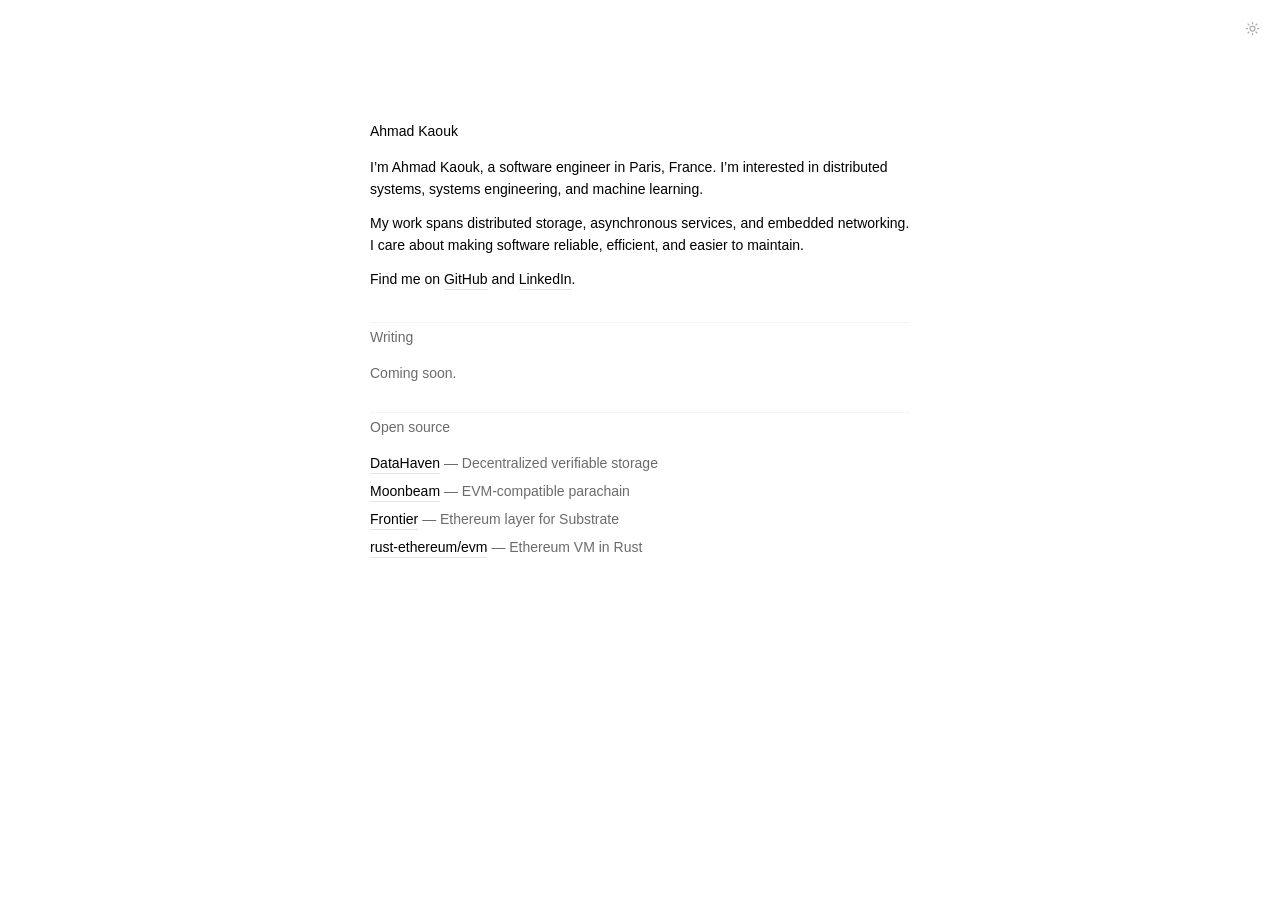
==== index.html @ adad25ba "Initial website" ====
<!DOCTYPE html>
<html lang="en" data-theme="light">

<head>
    <meta charset="UTF-8">
    <meta name="theme-color" content="#ffffff">
    <meta name="viewport" content="width=device-width, initial-scale=1, viewport-fit=cover">
    <meta name="description" content="Ahmad Kaouk, software engineer in Paris.">
    <link rel="canonical" href="https://ahmadkaouk.com/">

    <meta property="og:type" content="website">
    <meta property="og:title" content="Ahmad Kaouk">
    <meta property="og:description" content="Software engineer working on Rust, distributed systems, and open source.">
    <meta property="og:url" content="https://ahmadkaouk.com/">

    <meta name="twitter:card" content="summary">
    <meta name="twitter:title" content="Ahmad Kaouk">
    <meta name="twitter:description" content="Software engineer working on Rust, distributed systems, and open source.">
    <title>Ahmad Kaouk</title>
    <link rel="preload" href="/assets/fonts/inter-variable.woff2" as="font" type="font/woff2" crossorigin>
    <link rel="stylesheet" href="/styles.css?v=white">
    <script src="/theme.js"></script>
</head>

<body>
    <a class="skip-link" href="#main-content">Skip to content</a>
    <div class="theme-toggle-anchor">
        <button type="button" class="theme-toggle" id="theme-toggle" aria-label="Toggle color theme" title="Toggle theme">
            <svg id="icon-sun" viewBox="0 0 24 24" width="15" height="15" fill="none" stroke="currentColor" stroke-width="2" stroke-linecap="round" aria-hidden="true"><circle cx="12" cy="12" r="4"/><path d="M12 2v2M12 20v2M4.9 4.9l1.4 1.4M17.7 17.7l1.4 1.4M2 12h2M20 12h2M4.9 19.1l1.4-1.4M17.7 6.3l1.4-1.4"/></svg>
            <svg id="icon-moon" viewBox="0 0 24 24" width="15" height="15" fill="none" stroke="currentColor" stroke-width="2" stroke-linecap="round" stroke-linejoin="round" aria-hidden="true" style="display:none"><path d="M21 12.8A9 9 0 1 1 11.2 3a7 7 0 0 0 9.8 9.8z"/></svg>
        </button>
    </div>

    <main class="site" id="main-content">
        <section class="intro-section" aria-label="Introduction">
            <div class="content">
                <div class="stack">
                    <div class="body-copy">
                        <h1 class="site-name">Ahmad Kaouk</h1>
                        <div class="information">
                            <p>I&rsquo;m Ahmad Kaouk, a software engineer in Paris, France. I&rsquo;m interested in distributed systems, systems engineering, and machine learning.</p>
                            <p>My work spans distributed storage, asynchronous services, and embedded networking. I care about making software reliable, efficient, and easier to maintain.</p>
                            <p>Find me on <a href="https://github.com/ahmadkaouk"><span class="link-label">GitHub</span></a> and <a href="https://www.linkedin.com/in/ahmad-kaouk-6a1a38119/"><span class="link-label">LinkedIn</span></a>.</p>
                        </div>
                    </div>

                    <div class="link-groups">
                        <div class="link-divider" aria-hidden="true"></div>
                        <section class="link-section" aria-labelledby="writing-title">
                            <h2 id="writing-title">Writing</h2>
                            <p class="project-desc">Coming soon.</p>
                        </section>

                        <div class="link-divider" aria-hidden="true"></div>
                        <section class="link-section" aria-labelledby="oss-title">
                            <h2 id="oss-title">Open source</h2>
                            <div class="link-row link-row-stacked">
                                <div class="names"><a href="https://github.com/datahaven-xyz/datahaven"><span class="link-label">DataHaven</span></a> <span class="project-desc">— Decentralized verifiable storage</span></div>
                                <div class="names"><a href="https://github.com/moonbeam-foundation/moonbeam"><span class="link-label">Moonbeam</span></a> <span class="project-desc">— EVM-compatible parachain</span></div>
                                <div class="names"><a href="https://github.com/polkadot-evm/frontier"><span class="link-label">Frontier</span></a> <span class="project-desc">— Ethereum layer for Substrate</span></div>
                                <div class="names"><a href="https://github.com/rust-ethereum/evm"><span class="link-label">rust-ethereum/evm</span></a> <span class="project-desc">— Ethereum VM in Rust</span></div>
                            </div>
                        </section>
                    </div>
                </div>
            </div>
        </section>

    </main>

</body>

</html>
---- styles.css ----
@font-face {
    font-family: "Site Inter";
    src: url("/assets/fonts/inter-variable.woff2") format("woff2");
    font-style: normal;
    font-weight: 100 900;
    font-display: swap;
}

:root {
    --page: #ffffff;
    --text: #000;
    --text-strong: #000;
    --text-muted: #6b6b6b;
    --border-soft: #e4e4e4;
    --border-faint: #f5f5f5;
    --font-sf: "Site Inter", Inter, -apple-system, BlinkMacSystemFont, "Helvetica Neue", Arial, sans-serif;
    color-scheme: light;
}

[data-theme="dark"] {
    --page: #0e0e0e;
    --text: #b0b0b0;
    --text-strong: #fff;
    --text-muted: #8a8a8a;
    --border-soft: #1c1c1c;
    --border-faint: #141414;
    color-scheme: dark;
}

* { box-sizing: border-box; }

html, body {
    margin: 0;
    background: var(--page);
    max-width: 100%;
    min-height: 100%;
}

body {
    color: var(--text);
    font-family: var(--font-sf);
    font-optical-sizing: auto;
    -webkit-font-smoothing: antialiased;
    -moz-osx-font-smoothing: grayscale;
    font-size: 14px;
    font-weight: 400;
    line-height: 22px;
    -webkit-tap-highlight-color: transparent;
}

h1, h2, h3, h4, p, figure { margin: 0; }

a { color: inherit; text-decoration: none; }

a:focus-visible {
    outline: 2px solid var(--text-strong);
    outline-offset: 3px;
    border-radius: 2px;
}

::selection { background: rgba(0, 0, 0, 0.06); }
[data-theme="dark"] ::selection { background: rgba(255, 255, 255, 0.14); }

.skip-link {
    position: fixed;
    top: 0.75rem;
    left: 0.75rem;
    z-index: 10;
    padding: 0.5rem 0.75rem;
    font-size: 13px;
    background: var(--page);
    border: 1px solid var(--border-soft);
    border-radius: 999px;
    transform: translateY(-200%);
}

.skip-link:focus { transform: translateY(0); }

/* ---- shell ---- */

.site { width: 100%; min-width: 320px; overflow-x: clip; }

.intro-section {
    width: 100%;
    padding: 120px 0 111px;
    position: relative;
}

.content {
    display: flex;
    flex-direction: column;
    align-items: flex-start;
    gap: 36px;
    width: 540px;
    max-width: calc(100% - 60px);
    margin: 0 auto;
    position: relative;
}

/* ---- name (paco.me style: Inter medium at body size, no hero title) ---- */

.site-name {
    margin: 0;
    color: var(--text-strong);
    font-family: var(--font-sf);
    font-size: 14px;
    font-weight: 500;
    line-height: 22px;
    letter-spacing: 0;
}

/* ---- intro copy ---- */

.stack {
    display: flex;
    flex-direction: column;
    align-items: flex-start;
    flex: none;
    gap: 32px;
    width: 100%;
}

.body-copy {
    display: flex;
    flex-direction: column;
    align-items: flex-start;
    flex: none;
    gap: 14px;
    width: 100%;
}

.information {
    display: flex;
    flex-direction: column;
    align-items: flex-start;
    flex: none;
    gap: 12px;
    width: 100%;
}

.information p {
    width: 100%;
    max-width: 100%;
    margin: 0;
    color: var(--text);
    font-size: 14px;
    line-height: 22px;
    letter-spacing: 0;
    overflow-wrap: break-word;
    hyphens: none;
}

/* inline links: grey underline resting, strong underline on hover (no animation) */

.information a,
.names a {
    color: var(--text-strong);
    text-underline-offset: 3px;
    line-height: 22px;
    position: relative;
}

.link-label { display: inline-block; position: relative; line-height: 22px; }

.link-label::before {
    content: "";
    position: absolute;
    left: 0;
    right: 0;
    bottom: 0;
    height: 1px;
    background: var(--border-soft);
    pointer-events: none;
}

.link-label::after {
    content: "";
    position: absolute;
    left: 0;
    right: 0;
    bottom: 0;
    height: 1px;
    background: var(--text-strong);
    opacity: 0;
    pointer-events: none;
}

a:hover .link-label::after,
a:focus-visible .link-label::after { opacity: 1; }

/* ---- link groups ---- */

.link-groups {
    display: flex;
    flex-direction: column;
    align-items: flex-start;
    flex: none;
    gap: 4px;
    width: 100%;
    padding: 0;
}

.link-divider { flex: none; width: 100%; height: 0; position: relative; }

.link-divider::before {
    content: "";
    position: absolute;
    top: 0;
    left: 0;
    width: 100%;
    border-top: 1px solid var(--border-faint);
}

.link-section {
    display: flex;
    flex-direction: column;
    align-items: flex-start;
    flex: none;
    gap: 14px;
    width: 100%;
    margin-bottom: 24px;
}

.link-section h2 {
    margin: 0;
    color: var(--text-muted);
    font-size: 14px;
    font-weight: 400;
    line-height: 22px;
    white-space: nowrap;
}

.link-row {
    display: grid;
    grid-template-columns: minmax(0, 1fr) auto;
    align-items: baseline;
    gap: 6px 16px;
    width: 100%;
    font-size: 14px;
    line-height: 22px;
}

.link-row-stacked { grid-template-columns: minmax(0, 1fr); }

.names {
    min-width: 0;
    color: var(--text-strong);
    font-size: 14px;
    line-height: 22px;
    overflow-wrap: anywhere;
}

.names a { width: fit-content; }

.project-desc { color: var(--text-muted); }

.dates {
    color: var(--text-muted);
    font-size: 14px;
    line-height: 22px;
    text-align: right;
    white-space: nowrap;
}

/* ---- theme toggle ---- */

.theme-toggle-anchor {
    position: fixed;
    top: max(16px, env(safe-area-inset-top, 0px));
    right: max(16px, env(safe-area-inset-right, 0px));
    z-index: 51;
}

.theme-toggle {
    display: inline-grid;
    place-items: center;
    width: 24px;
    height: 24px;
    padding: 0;
    color: var(--text-muted);
    opacity: 0.55;
    background: transparent;
    border: 1px solid transparent;
    border-radius: 999px;
    cursor: pointer;
}

.theme-toggle:hover,
.theme-toggle:focus-visible {
    color: var(--text-strong);
    opacity: 1;
    outline: none;
}

/* ---- article pages (same type system) ---- */

.article-page { font-size: 14px; }

.article-layout {
    width: 540px;
    max-width: calc(100% - 60px);
    margin: 0 auto;
    padding: 120px 0 111px;
}

.article-header h1 {
    font-size: 14px;
    font-weight: 400;
    line-height: 22px;
    color: var(--text-strong);
    text-wrap: pretty;
}

.article-meta {
    margin: 6px 0 28px;
    color: var(--text-muted);
    font-size: 14px;
    line-height: 22px;
}

.article-prose { display: flex; flex-direction: column; gap: 16px; }

.article-prose p {
    margin: 0;
    color: var(--text);
    font-size: 14px;
    line-height: 24px;
    overflow-wrap: break-word;
}

.article-prose h2 {
    margin: 24px 0 0;
    color: var(--text-muted);
    font-size: 14px;
    font-weight: 400;
    line-height: 22px;
}

.article-prose a { color: var(--text-strong); }

.back-link {
    display: inline-block;
    margin-bottom: 32px;
    color: var(--text-muted);
    font-size: 14px;
    line-height: 22px;
}

/* ---- responsive ---- */

@media (max-width: 720px) {
    .intro-section { padding: 96px 0 80px; }
    .article-layout { padding: 96px 0 80px; }
    .link-row {
        grid-template-columns: minmax(0, 1fr);
        row-gap: 2px;
    }
    .dates { text-align: left; font-size: 12.5px; line-height: 18px; margin: -2px 0 4px; }
    .link-row .dates:last-child { margin-bottom: 0; }
}

@media (prefers-reduced-motion: reduce) {
    * { animation: none !important; transition: none !important; }
}

@media print {
    .theme-toggle-anchor { display: none; }
    .intro-section, .article-layout { padding: 0; }
    .content, .article-layout { width: 100%; max-width: none; }
}
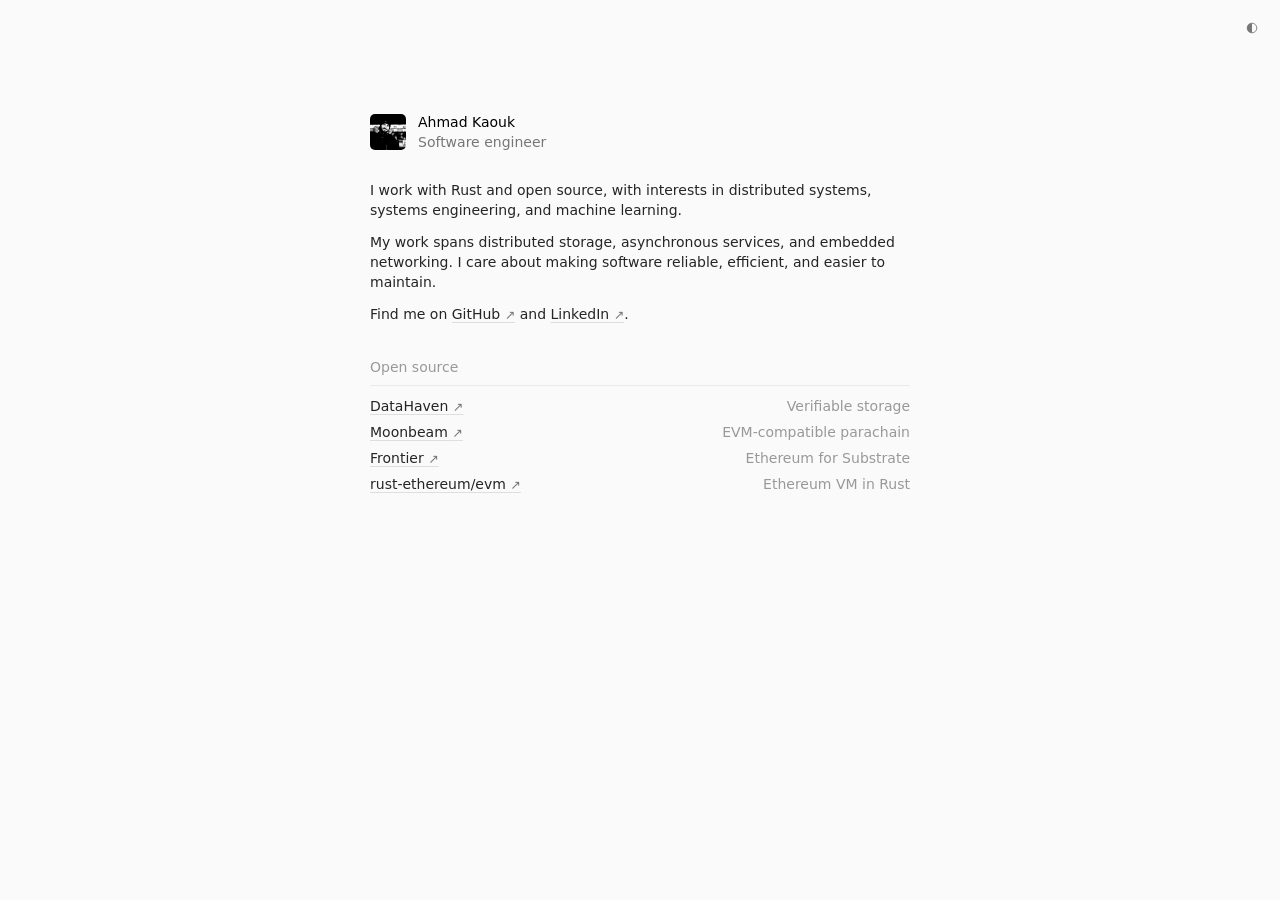
==== commit 5c9b39db: "Refine portfolio layout and typography" ====
--- a/index.html
+++ b/index.html
@@ -3,9 +3,9 @@
 
 <head>
     <meta charset="UTF-8">
-    <meta name="theme-color" content="#ffffff">
+    <meta name="theme-color" content="#fafafa">
     <meta name="viewport" content="width=device-width, initial-scale=1, viewport-fit=cover">
-    <meta name="description" content="Ahmad Kaouk, software engineer in Paris.">
+    <meta name="description" content="Ahmad Kaouk, software engineer interested in distributed systems, systems engineering, and machine learning.">
     <link rel="canonical" href="https://ahmadkaouk.com/">
 
     <meta property="og:type" content="website">
@@ -17,57 +17,39 @@
     <meta name="twitter:title" content="Ahmad Kaouk">
     <meta name="twitter:description" content="Software engineer working on Rust, distributed systems, and open source.">
     <title>Ahmad Kaouk</title>
-    <link rel="preload" href="/assets/fonts/inter-variable.woff2" as="font" type="font/woff2" crossorigin>
-    <link rel="stylesheet" href="/styles.css?v=white">
-    <script src="/theme.js"></script>
+    <link rel="stylesheet" href="/styles.css?v=restored-picture">
+    <script src="/theme.js?v=juliette-layout-2"></script>
 </head>
 
 <body>
     <a class="skip-link" href="#main-content">Skip to content</a>
-    <div class="theme-toggle-anchor">
-        <button type="button" class="theme-toggle" id="theme-toggle" aria-label="Toggle color theme" title="Toggle theme">
-            <svg id="icon-sun" viewBox="0 0 24 24" width="15" height="15" fill="none" stroke="currentColor" stroke-width="2" stroke-linecap="round" aria-hidden="true"><circle cx="12" cy="12" r="4"/><path d="M12 2v2M12 20v2M4.9 4.9l1.4 1.4M17.7 17.7l1.4 1.4M2 12h2M20 12h2M4.9 19.1l1.4-1.4M17.7 6.3l1.4-1.4"/></svg>
-            <svg id="icon-moon" viewBox="0 0 24 24" width="15" height="15" fill="none" stroke="currentColor" stroke-width="2" stroke-linecap="round" stroke-linejoin="round" aria-hidden="true" style="display:none"><path d="M21 12.8A9 9 0 1 1 11.2 3a7 7 0 0 0 9.8 9.8z"/></svg>
-        </button>
-    </div>
-
-    <main class="site" id="main-content">
-        <section class="intro-section" aria-label="Introduction">
-            <div class="content">
-                <div class="stack">
-                    <div class="body-copy">
-                        <h1 class="site-name">Ahmad Kaouk</h1>
-                        <div class="information">
-                            <p>I&rsquo;m Ahmad Kaouk, a software engineer in Paris, France. I&rsquo;m interested in distributed systems, systems engineering, and machine learning.</p>
-                            <p>My work spans distributed storage, asynchronous services, and embedded networking. I care about making software reliable, efficient, and easier to maintain.</p>
-                            <p>Find me on <a href="https://github.com/ahmadkaouk"><span class="link-label">GitHub</span></a> and <a href="https://www.linkedin.com/in/ahmad-kaouk-6a1a38119/"><span class="link-label">LinkedIn</span></a>.</p>
-                        </div>
-                    </div>
-
-                    <div class="link-groups">
-                        <div class="link-divider" aria-hidden="true"></div>
-                        <section class="link-section" aria-labelledby="writing-title">
-                            <h2 id="writing-title">Writing</h2>
-                            <p class="project-desc">Coming soon.</p>
-                        </section>
-
-                        <div class="link-divider" aria-hidden="true"></div>
-                        <section class="link-section" aria-labelledby="oss-title">
-                            <h2 id="oss-title">Open source</h2>
-                            <div class="link-row link-row-stacked">
-                                <div class="names"><a href="https://github.com/datahaven-xyz/datahaven"><span class="link-label">DataHaven</span></a> <span class="project-desc">— Decentralized verifiable storage</span></div>
-                                <div class="names"><a href="https://github.com/moonbeam-foundation/moonbeam"><span class="link-label">Moonbeam</span></a> <span class="project-desc">— EVM-compatible parachain</span></div>
-                                <div class="names"><a href="https://github.com/polkadot-evm/frontier"><span class="link-label">Frontier</span></a> <span class="project-desc">— Ethereum layer for Substrate</span></div>
-                                <div class="names"><a href="https://github.com/rust-ethereum/evm"><span class="link-label">rust-ethereum/evm</span></a> <span class="project-desc">— Ethereum VM in Rust</span></div>
-                            </div>
-                        </section>
-                    </div>
+    <button class="theme-toggle" id="theme-toggle" type="button" aria-label="Use dark theme" title="Toggle theme" aria-pressed="false">
+        <svg viewBox="0 0 16 16" width="14" height="14" aria-hidden="true"><circle cx="8" cy="8" r="5.5" fill="none" stroke="currentColor"/><path d="M8 2.5a5.5 5.5 0 0 0 0 11Z" fill="currentColor"/></svg>
+    </button>
+    <main class="content" id="main-content">
+        <header class="intro">
+            <div class="identity">
+                <img class="avatar" src="/assets/avatar.jpg" alt="" width="36" height="36">
+                <div>
+                    <h1>Ahmad Kaouk</h1>
+                    <p class="role">Software engineer</p>
                 </div>
             </div>
+            <div class="intro-copy">
+                <p>I work with Rust and open source, with interests in distributed systems, systems engineering, and machine learning.</p>
+                <p>My work spans distributed storage, asynchronous services, and embedded networking. I care about making software reliable, efficient, and easier to maintain.</p>
+                <p>Find me on <a href="https://github.com/ahmadkaouk">GitHub <span class="external" aria-hidden="true">↗</span></a> and <a href="https://www.linkedin.com/in/ahmad-kaouk-6a1a38119/">LinkedIn <span class="external" aria-hidden="true">↗</span></a>.</p>
+            </div>
+        </header>
+        <section class="link-section" aria-labelledby="projects-title">
+            <h2 id="projects-title">Open source</h2>
+            <ul class="project-list">
+                <li><a href="https://github.com/datahaven-xyz/datahaven">DataHaven <span class="external" aria-hidden="true">↗</span></a><span>Verifiable storage</span></li>
+                <li><a href="https://github.com/moonbeam-foundation/moonbeam">Moonbeam <span class="external" aria-hidden="true">↗</span></a><span>EVM-compatible parachain</span></li>
+                <li><a href="https://github.com/polkadot-evm/frontier">Frontier <span class="external" aria-hidden="true">↗</span></a><span>Ethereum for Substrate</span></li>
+                <li><a href="https://github.com/rust-ethereum/evm">rust-ethereum/evm <span class="external" aria-hidden="true">↗</span></a><span>Ethereum VM in Rust</span></li>
+            </ul>
         </section>
-
     </main>
-
 </body>
-
 </html>
--- a/styles.css
+++ b/styles.css
@@ -1,370 +1,86 @@
 @font-face {
-    font-family: "Site Inter";
+    font-family: "Inter";
     src: url("/assets/fonts/inter-variable.woff2") format("woff2");
+    font-weight: 100 900;
     font-style: normal;
-    font-weight: 100 900;
     font-display: swap;
 }
-
 :root {
-    --page: #ffffff;
-    --text: #000;
-    --text-strong: #000;
-    --text-muted: #6b6b6b;
-    --border-soft: #e4e4e4;
-    --border-faint: #f5f5f5;
-    --font-sf: "Site Inter", Inter, -apple-system, BlinkMacSystemFont, "Helvetica Neue", Arial, sans-serif;
+    --page: #fafafa;
+    --text: #252525;
+    --heading: #000;
+    --section-heading: #999;
+    --muted: #777;
+    --line: #eaeaea;
+    --underline: #dedede;
     color-scheme: light;
 }
-
 [data-theme="dark"] {
-    --page: #0e0e0e;
-    --text: #b0b0b0;
-    --text-strong: #fff;
-    --text-muted: #8a8a8a;
-    --border-soft: #1c1c1c;
-    --border-faint: #141414;
+    --page: #111;
+    --text: #eee;
+    --heading: #eee;
+    --section-heading: #919191;
+    --muted: #919191;
+    --line: #202020;
+    --underline: #454545;
     color-scheme: dark;
 }
-
 * { box-sizing: border-box; }
-
-html, body {
+html { background: var(--page); }
+body {
     margin: 0;
-    background: var(--page);
-    max-width: 100%;
-    min-height: 100%;
-}
-
-body {
     color: var(--text);
-    font-family: var(--font-sf);
-    font-optical-sizing: auto;
+    font-family: "Inter", system-ui, -apple-system, BlinkMacSystemFont, sans-serif;
+    font-size: 14px;
+    font-weight: 450;
+    line-height: 20px;
     -webkit-font-smoothing: antialiased;
     -moz-osx-font-smoothing: grayscale;
-    font-size: 14px;
-    font-weight: 400;
-    line-height: 22px;
-    -webkit-tap-highlight-color: transparent;
 }
-
-h1, h2, h3, h4, p, figure { margin: 0; }
-
-a { color: inherit; text-decoration: none; }
-
-a:focus-visible {
-    outline: 2px solid var(--text-strong);
-    outline-offset: 3px;
-    border-radius: 2px;
+h1, h2, p, ul { margin: 0; }
+h1, h2 { font: inherit; color: var(--heading); }
+ul { padding: 0; list-style: none; }
+a {
+    color: inherit;
+    text-decoration-line: underline;
+    text-decoration-color: var(--underline);
+    text-underline-offset: 3px;
+    text-decoration-thickness: 1px;
+    transition: text-decoration-color 150ms ease;
 }
-
-::selection { background: rgba(0, 0, 0, 0.06); }
-[data-theme="dark"] ::selection { background: rgba(255, 255, 255, 0.14); }
-
-.skip-link {
-    position: fixed;
-    top: 0.75rem;
-    left: 0.75rem;
-    z-index: 10;
-    padding: 0.5rem 0.75rem;
-    font-size: 13px;
-    background: var(--page);
-    border: 1px solid var(--border-soft);
-    border-radius: 999px;
-    transform: translateY(-200%);
+a:hover, a:focus-visible { text-decoration-color: currentColor; }
+a:focus-visible, button:focus-visible { outline: 2px solid currentColor; outline-offset: 5px; border-radius: 2px; }
+.content { width: min(540px, calc(100% - 48px)); margin: 0 auto; padding: 112px 0 80px; }
+.identity { display: flex; align-items: center; gap: 12px; margin-bottom: 28px; }
+.avatar { display: block; width: 36px; height: 36px; border-radius: 5px; object-fit: cover; }
+.role { color: var(--muted); }
+.intro-copy { display: grid; gap: 12px; }
+.link-section { margin-top: 32px; }
+h2 {
+    margin-bottom: 10px;
+    padding-bottom: 8px;
+    color: var(--section-heading);
+    border-bottom: 1px solid var(--line);
 }
-
+.project-list { display: grid; gap: 5px; }
+.project-list li { display: flex; justify-content: space-between; align-items: baseline; gap: 16px; }
+.project-list li > span { color: var(--section-heading); text-align: right; }
+.project-list a { flex-shrink: 0; }
+.external { color: var(--muted); font-size: 0.9em; }
+.theme-toggle { position: fixed; top: 8px; right: 8px; width: 40px; height: 40px; border: 0; background: transparent; color: var(--muted); display: grid; place-items: center; cursor: pointer; }
+.theme-toggle:hover { color: var(--text); }
+.skip-link { position: fixed; z-index: 3; top: 12px; left: 12px; padding: 6px 12px; background: var(--page); transform: translateY(-200%); }
 .skip-link:focus { transform: translateY(0); }
-
-/* ---- shell ---- */
-
-.site { width: 100%; min-width: 320px; overflow-x: clip; }
-
-.intro-section {
-    width: 100%;
-    padding: 120px 0 111px;
-    position: relative;
+@media (prefers-reduced-motion: reduce) {
+    a { transition: none; }
 }
-
-.content {
-    display: flex;
-    flex-direction: column;
-    align-items: flex-start;
-    gap: 36px;
-    width: 540px;
-    max-width: calc(100% - 60px);
-    margin: 0 auto;
-    position: relative;
+@media (max-width: 600px) {
+    .content { padding-top: 64px; }
+    .project-list li { gap: 12px; }
+    .project-list li > span { max-width: 50%; }
 }
-
-/* ---- name (paco.me style: Inter medium at body size, no hero title) ---- */
-
-.site-name {
-    margin: 0;
-    color: var(--text-strong);
-    font-family: var(--font-sf);
-    font-size: 14px;
-    font-weight: 500;
-    line-height: 22px;
-    letter-spacing: 0;
+@media print {
+    :root, [data-theme="dark"] { --page: #fff; --text: #252525; --muted: #666; }
+    .content { padding: 0; width: 100%; }
+    .theme-toggle, .skip-link { display: none; }
 }
-
-/* ---- intro copy ---- */
-
-.stack {
-    display: flex;
-    flex-direction: column;
-    align-items: flex-start;
-    flex: none;
-    gap: 32px;
-    width: 100%;
-}
-
-.body-copy {
-    display: flex;
-    flex-direction: column;
-    align-items: flex-start;
-    flex: none;
-    gap: 14px;
-    width: 100%;
-}
-
-.information {
-    display: flex;
-    flex-direction: column;
-    align-items: flex-start;
-    flex: none;
-    gap: 12px;
-    width: 100%;
-}
-
-.information p {
-    width: 100%;
-    max-width: 100%;
-    margin: 0;
-    color: var(--text);
-    font-size: 14px;
-    line-height: 22px;
-    letter-spacing: 0;
-    overflow-wrap: break-word;
-    hyphens: none;
-}
-
-/* inline links: grey underline resting, strong underline on hover (no animation) */
-
-.information a,
-.names a {
-    color: var(--text-strong);
-    text-underline-offset: 3px;
-    line-height: 22px;
-    position: relative;
-}
-
-.link-label { display: inline-block; position: relative; line-height: 22px; }
-
-.link-label::before {
-    content: "";
-    position: absolute;
-    left: 0;
-    right: 0;
-    bottom: 0;
-    height: 1px;
-    background: var(--border-soft);
-    pointer-events: none;
-}
-
-.link-label::after {
-    content: "";
-    position: absolute;
-    left: 0;
-    right: 0;
-    bottom: 0;
-    height: 1px;
-    background: var(--text-strong);
-    opacity: 0;
-    pointer-events: none;
-}
-
-a:hover .link-label::after,
-a:focus-visible .link-label::after { opacity: 1; }
-
-/* ---- link groups ---- */
-
-.link-groups {
-    display: flex;
-    flex-direction: column;
-    align-items: flex-start;
-    flex: none;
-    gap: 4px;
-    width: 100%;
-    padding: 0;
-}
-
-.link-divider { flex: none; width: 100%; height: 0; position: relative; }
-
-.link-divider::before {
-    content: "";
-    position: absolute;
-    top: 0;
-    left: 0;
-    width: 100%;
-    border-top: 1px solid var(--border-faint);
-}
-
-.link-section {
-    display: flex;
-    flex-direction: column;
-    align-items: flex-start;
-    flex: none;
-    gap: 14px;
-    width: 100%;
-    margin-bottom: 24px;
-}
-
-.link-section h2 {
-    margin: 0;
-    color: var(--text-muted);
-    font-size: 14px;
-    font-weight: 400;
-    line-height: 22px;
-    white-space: nowrap;
-}
-
-.link-row {
-    display: grid;
-    grid-template-columns: minmax(0, 1fr) auto;
-    align-items: baseline;
-    gap: 6px 16px;
-    width: 100%;
-    font-size: 14px;
-    line-height: 22px;
-}
-
-.link-row-stacked { grid-template-columns: minmax(0, 1fr); }
-
-.names {
-    min-width: 0;
-    color: var(--text-strong);
-    font-size: 14px;
-    line-height: 22px;
-    overflow-wrap: anywhere;
-}
-
-.names a { width: fit-content; }
-
-.project-desc { color: var(--text-muted); }
-
-.dates {
-    color: var(--text-muted);
-    font-size: 14px;
-    line-height: 22px;
-    text-align: right;
-    white-space: nowrap;
-}
-
-/* ---- theme toggle ---- */
-
-.theme-toggle-anchor {
-    position: fixed;
-    top: max(16px, env(safe-area-inset-top, 0px));
-    right: max(16px, env(safe-area-inset-right, 0px));
-    z-index: 51;
-}
-
-.theme-toggle {
-    display: inline-grid;
-    place-items: center;
-    width: 24px;
-    height: 24px;
-    padding: 0;
-    color: var(--text-muted);
-    opacity: 0.55;
-    background: transparent;
-    border: 1px solid transparent;
-    border-radius: 999px;
-    cursor: pointer;
-}
-
-.theme-toggle:hover,
-.theme-toggle:focus-visible {
-    color: var(--text-strong);
-    opacity: 1;
-    outline: none;
-}
-
-/* ---- article pages (same type system) ---- */
-
-.article-page { font-size: 14px; }
-
-.article-layout {
-    width: 540px;
-    max-width: calc(100% - 60px);
-    margin: 0 auto;
-    padding: 120px 0 111px;
-}
-
-.article-header h1 {
-    font-size: 14px;
-    font-weight: 400;
-    line-height: 22px;
-    color: var(--text-strong);
-    text-wrap: pretty;
-}
-
-.article-meta {
-    margin: 6px 0 28px;
-    color: var(--text-muted);
-    font-size: 14px;
-    line-height: 22px;
-}
-
-.article-prose { display: flex; flex-direction: column; gap: 16px; }
-
-.article-prose p {
-    margin: 0;
-    color: var(--text);
-    font-size: 14px;
-    line-height: 24px;
-    overflow-wrap: break-word;
-}
-
-.article-prose h2 {
-    margin: 24px 0 0;
-    color: var(--text-muted);
-    font-size: 14px;
-    font-weight: 400;
-    line-height: 22px;
-}
-
-.article-prose a { color: var(--text-strong); }
-
-.back-link {
-    display: inline-block;
-    margin-bottom: 32px;
-    color: var(--text-muted);
-    font-size: 14px;
-    line-height: 22px;
-}
-
-/* ---- responsive ---- */
-
-@media (max-width: 720px) {
-    .intro-section { padding: 96px 0 80px; }
-    .article-layout { padding: 96px 0 80px; }
-    .link-row {
-        grid-template-columns: minmax(0, 1fr);
-        row-gap: 2px;
-    }
-    .dates { text-align: left; font-size: 12.5px; line-height: 18px; margin: -2px 0 4px; }
-    .link-row .dates:last-child { margin-bottom: 0; }
-}
-
-@media (prefers-reduced-motion: reduce) {
-    * { animation: none !important; transition: none !important; }
-}
-
-@media print {
-    .theme-toggle-anchor { display: none; }
-    .intro-section, .article-layout { padding: 0; }
-    .content, .article-layout { width: 100%; max-width: none; }
-}
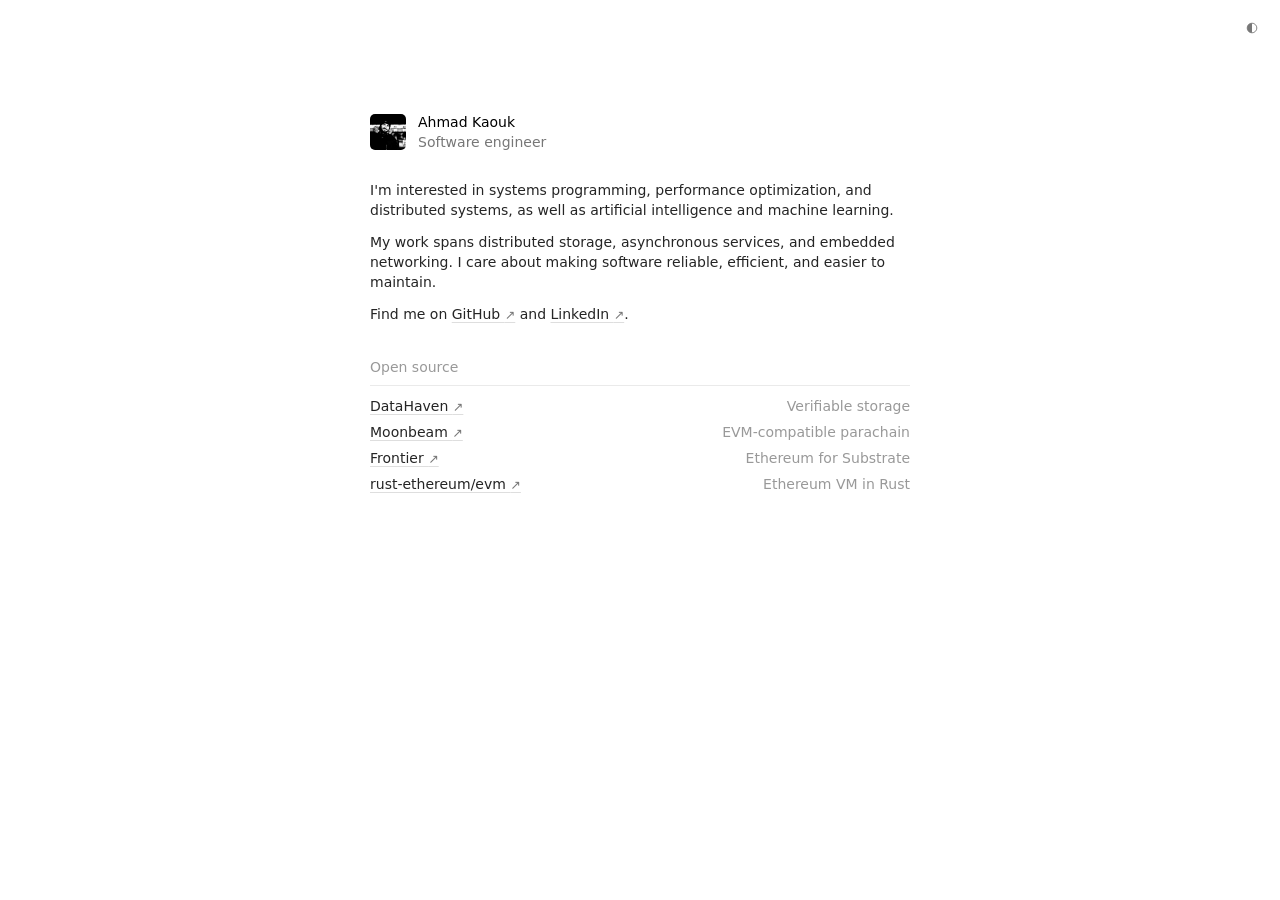
==== commit 9a4c3efd: "Update introduction and background and fix local asset paths" ====
--- a/index.html
+++ b/index.html
@@ -3,22 +3,22 @@
 
 <head>
     <meta charset="UTF-8">
-    <meta name="theme-color" content="#fafafa">
+    <meta name="theme-color" content="#ffffff">
     <meta name="viewport" content="width=device-width, initial-scale=1, viewport-fit=cover">
-    <meta name="description" content="Ahmad Kaouk, software engineer interested in distributed systems, systems engineering, and machine learning.">
+    <meta name="description" content="Ahmad Kaouk, software engineer interested in systems programming, performance optimization, distributed systems, AI, and machine learning.">
     <link rel="canonical" href="https://ahmadkaouk.com/">
 
     <meta property="og:type" content="website">
     <meta property="og:title" content="Ahmad Kaouk">
-    <meta property="og:description" content="Software engineer working on Rust, distributed systems, and open source.">
+    <meta property="og:description" content="Software engineer interested in systems programming, performance optimization, distributed systems, AI, and machine learning.">
     <meta property="og:url" content="https://ahmadkaouk.com/">
 
     <meta name="twitter:card" content="summary">
     <meta name="twitter:title" content="Ahmad Kaouk">
-    <meta name="twitter:description" content="Software engineer working on Rust, distributed systems, and open source.">
+    <meta name="twitter:description" content="Software engineer interested in systems programming, performance optimization, distributed systems, AI, and machine learning.">
     <title>Ahmad Kaouk</title>
-    <link rel="stylesheet" href="/styles.css?v=restored-picture">
-    <script src="/theme.js?v=juliette-layout-2"></script>
+    <link rel="stylesheet" href="./styles.css?v=restored-picture">
+    <script src="./theme.js?v=juliette-layout-2"></script>
 </head>
 
 <body>
@@ -29,14 +29,14 @@
     <main class="content" id="main-content">
         <header class="intro">
             <div class="identity">
-                <img class="avatar" src="/assets/avatar.jpg" alt="" width="36" height="36">
+                <img class="avatar" src="./assets/avatar.jpg" alt="" width="36" height="36">
                 <div>
                     <h1>Ahmad Kaouk</h1>
                     <p class="role">Software engineer</p>
                 </div>
             </div>
             <div class="intro-copy">
-                <p>I work with Rust and open source, with interests in distributed systems, systems engineering, and machine learning.</p>
+                <p>I'm interested in systems programming, performance optimization, and distributed systems, as well as artificial intelligence and machine learning.</p>
                 <p>My work spans distributed storage, asynchronous services, and embedded networking. I care about making software reliable, efficient, and easier to maintain.</p>
                 <p>Find me on <a href="https://github.com/ahmadkaouk">GitHub <span class="external" aria-hidden="true">↗</span></a> and <a href="https://www.linkedin.com/in/ahmad-kaouk-6a1a38119/">LinkedIn <span class="external" aria-hidden="true">↗</span></a>.</p>
             </div>
--- a/styles.css
+++ b/styles.css
@@ -1,12 +1,12 @@
 @font-face {
     font-family: "Inter";
-    src: url("/assets/fonts/inter-variable.woff2") format("woff2");
+    src: url("./assets/fonts/inter-variable.woff2") format("woff2");
     font-weight: 100 900;
     font-style: normal;
     font-display: swap;
 }
 :root {
-    --page: #fafafa;
+    --page: #fff;
     --text: #252525;
     --heading: #000;
     --section-heading: #999;
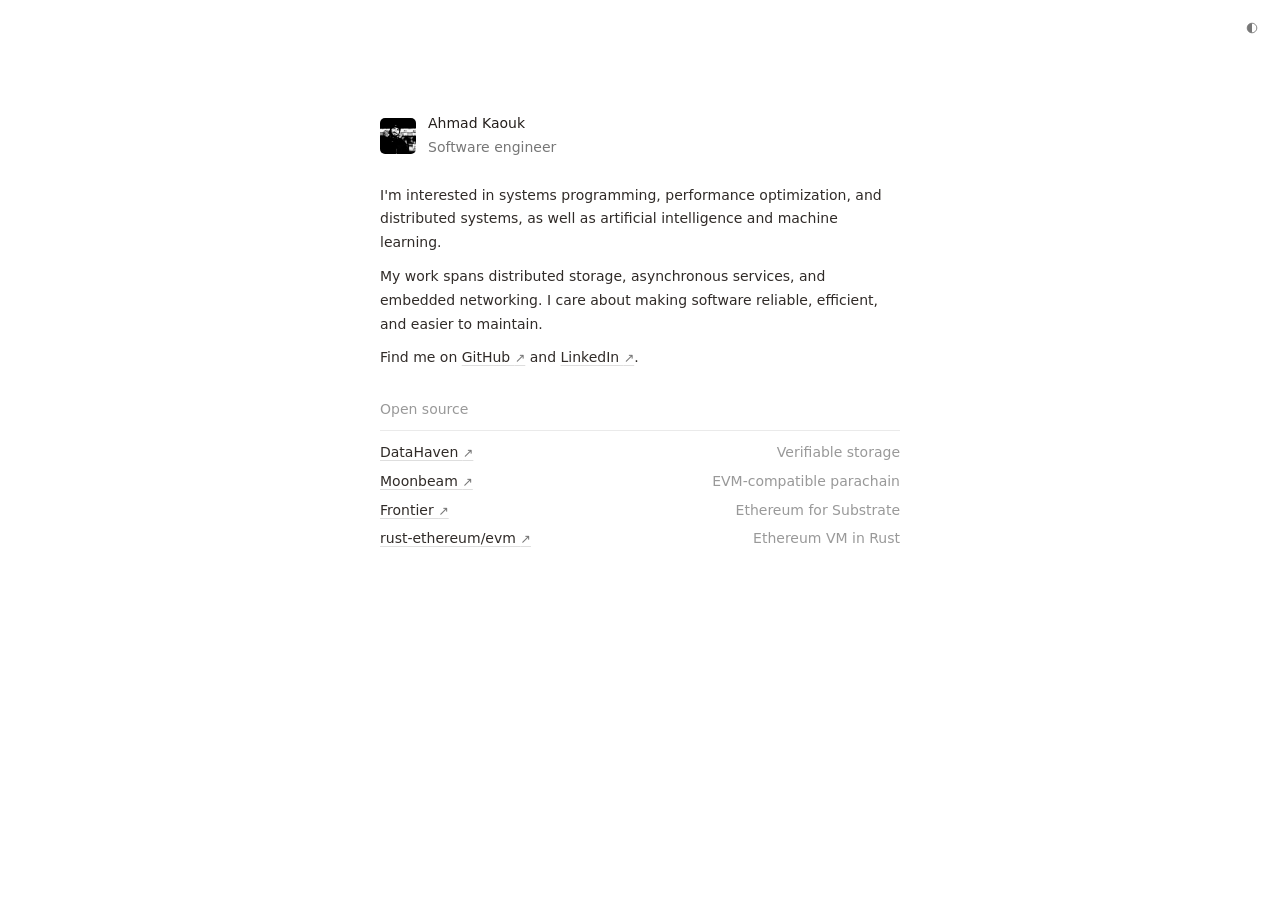
==== commit ba18fb2f: "Refine typography with Instrument Sans" ====
--- a/index.html
+++ b/index.html
@@ -17,7 +17,7 @@
     <meta name="twitter:title" content="Ahmad Kaouk">
     <meta name="twitter:description" content="Software engineer interested in systems programming, performance optimization, distributed systems, AI, and machine learning.">
     <title>Ahmad Kaouk</title>
-    <link rel="stylesheet" href="./styles.css?v=restored-picture">
+    <link rel="stylesheet" href="./styles.css?v=instrument-sans-6">
     <script src="./theme.js?v=juliette-layout-2"></script>
 </head>
 
--- a/styles.css
+++ b/styles.css
@@ -1,14 +1,14 @@
 @font-face {
-    font-family: "Inter";
-    src: url("./assets/fonts/inter-variable.woff2") format("woff2");
-    font-weight: 100 900;
+    font-family: "Instrument Sans";
+    src: url("./assets/fonts/instrument-sans-variable.woff2") format("woff2");
+    font-weight: 400 700;
     font-style: normal;
     font-display: swap;
 }
 :root {
     --page: #fff;
-    --text: #252525;
-    --heading: #000;
+    --text: #302b28;
+    --heading: #241f1c;
     --section-heading: #999;
     --muted: #777;
     --line: #eaeaea;
@@ -30,10 +30,11 @@
 body {
     margin: 0;
     color: var(--text);
-    font-family: "Inter", system-ui, -apple-system, BlinkMacSystemFont, sans-serif;
+    font-family: "Instrument Sans", ui-sans-serif, system-ui, -apple-system, sans-serif;
     font-size: 14px;
-    font-weight: 450;
-    line-height: 20px;
+    font-weight: 480;
+    font-variant-numeric: tabular-nums;
+    line-height: 1.7;
     -webkit-font-smoothing: antialiased;
     -moz-osx-font-smoothing: grayscale;
 }
@@ -50,12 +51,12 @@
 }
 a:hover, a:focus-visible { text-decoration-color: currentColor; }
 a:focus-visible, button:focus-visible { outline: 2px solid currentColor; outline-offset: 5px; border-radius: 2px; }
-.content { width: min(540px, calc(100% - 48px)); margin: 0 auto; padding: 112px 0 80px; }
-.identity { display: flex; align-items: center; gap: 12px; margin-bottom: 28px; }
+.content { width: min(520px, calc(100% - 48px)); margin: 0 auto; padding: 112px 0 80px; }
+.identity { display: flex; align-items: center; gap: 12px; margin-bottom: 24px; }
 .avatar { display: block; width: 36px; height: 36px; border-radius: 5px; object-fit: cover; }
 .role { color: var(--muted); }
-.intro-copy { display: grid; gap: 12px; }
-.link-section { margin-top: 32px; }
+.intro-copy { display: grid; gap: 10px; }
+.link-section { margin-top: 28px; }
 h2 {
     margin-bottom: 10px;
     padding-bottom: 8px;
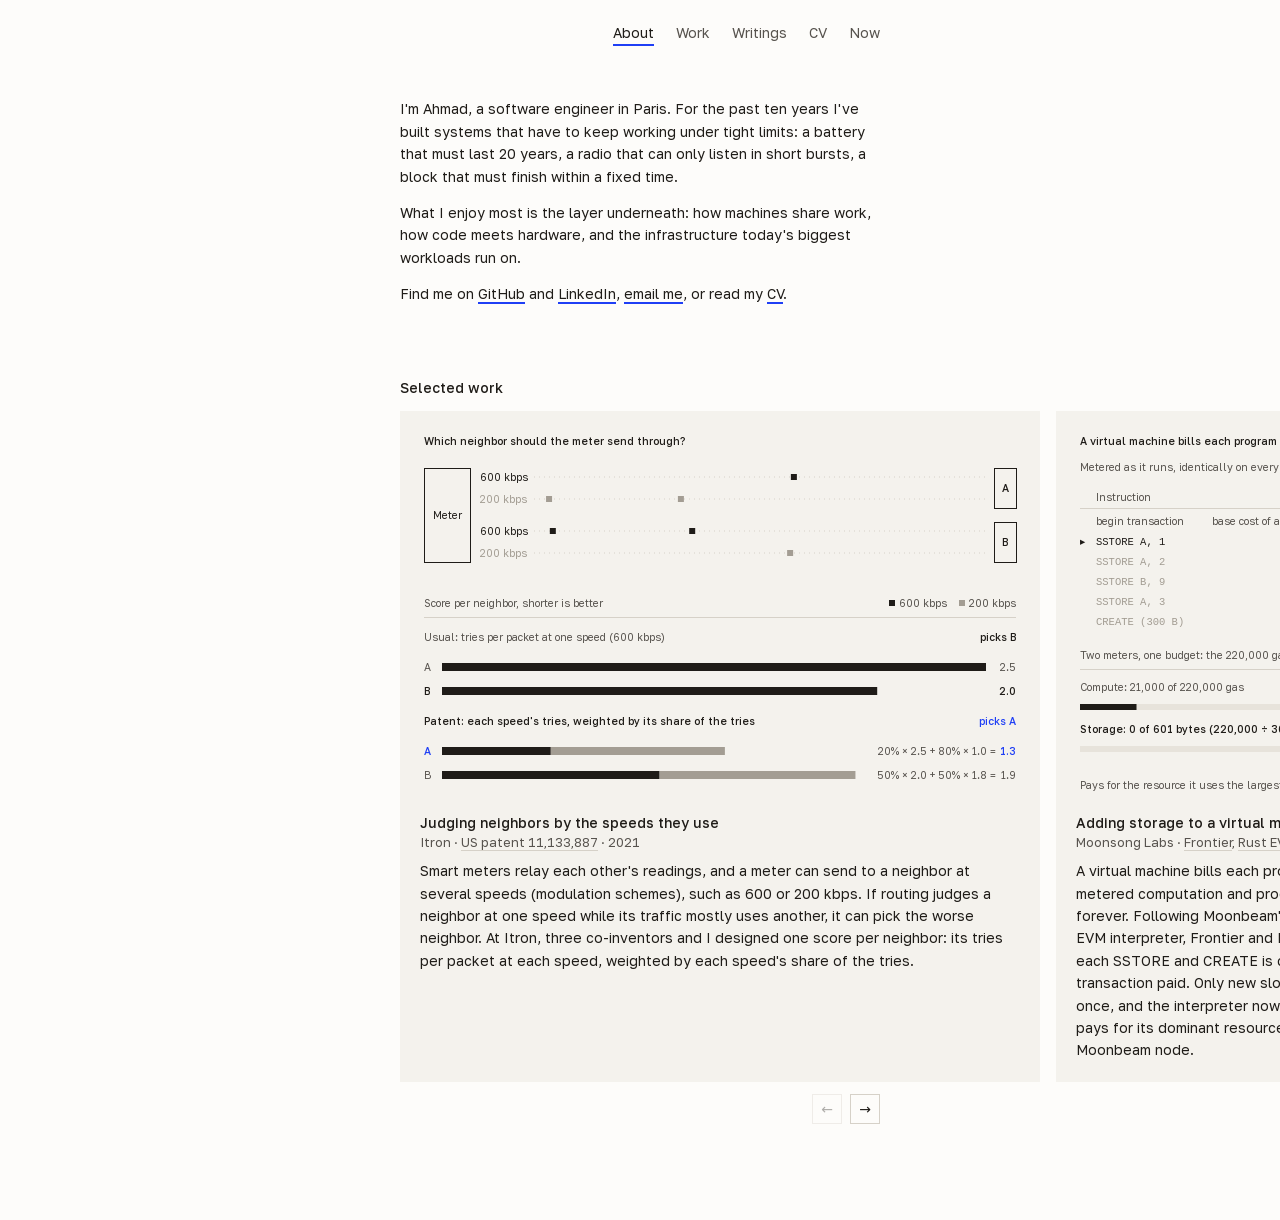
==== commit 5045020e: "Redesign the site and add Selected work figures Split the single page into About, Work, Writings and" ====
--- a/index.html
+++ b/index.html
@@ -1,54 +1,98 @@
-<!DOCTYPE html>
-<html lang="en" data-theme="light">
-
+<!doctype html>
+<html lang="en">
 <head>
-    <meta charset="UTF-8">
-    <meta name="theme-color" content="#ffffff">
-    <meta name="viewport" content="width=device-width, initial-scale=1, viewport-fit=cover">
-    <meta name="description" content="Ahmad Kaouk, software engineer interested in systems programming, performance optimization, distributed systems, AI, and machine learning.">
+    <meta charset="utf-8">
+    <meta name="viewport" content="width=device-width, initial-scale=1">
+    <title>Ahmad Kaouk</title>
+    <meta name="description" content="Software engineer in Paris building distributed systems and low-level software, mostly in Rust and C++.">
+    <meta name="color-scheme" content="light">
+    <meta name="theme-color" content="#fdfcfa">
     <link rel="canonical" href="https://ahmadkaouk.com/">
 
     <meta property="og:type" content="website">
     <meta property="og:title" content="Ahmad Kaouk">
-    <meta property="og:description" content="Software engineer interested in systems programming, performance optimization, distributed systems, AI, and machine learning.">
+    <meta property="og:description" content="Software engineer in Paris building distributed systems and low-level software.">
     <meta property="og:url" content="https://ahmadkaouk.com/">
+    <meta name="twitter:card" content="summary">
 
-    <meta name="twitter:card" content="summary">
-    <meta name="twitter:title" content="Ahmad Kaouk">
-    <meta name="twitter:description" content="Software engineer interested in systems programming, performance optimization, distributed systems, AI, and machine learning.">
-    <title>Ahmad Kaouk</title>
-    <link rel="stylesheet" href="./styles.css?v=instrument-sans-6">
-    <script src="./theme.js?v=juliette-layout-2"></script>
+    <link rel="icon" href="/assets/avatar.jpg" type="image/jpeg">
+    <link rel="apple-touch-icon" href="/assets/avatar.jpg">
+    <link rel="preload" href="/assets/fonts/golos-text-variable.woff2" as="font" type="font/woff2" crossorigin>
+    <link rel="preload" href="/assets/fonts/newsreader-variable.woff2" as="font" type="font/woff2" crossorigin>
+    <link rel="stylesheet" href="style.css">
+    <script src="viz.js" defer></script>
 </head>
+<body>
+    <header class="top">
+        <div class="top-inner">
+            <nav class="nav" aria-label="Sections">
+                <a href="./" aria-current="page">About</a>
+                <a href="work.html">Work</a>
+                <a href="writings.html">Writings</a>
+                <a href="/assets/ahmad-kaouk-cv.pdf">CV</a>
+                <a href="now.html">Now</a>
+            </nav>
+        </div>
+    </header>
 
-<body>
-    <a class="skip-link" href="#main-content">Skip to content</a>
-    <button class="theme-toggle" id="theme-toggle" type="button" aria-label="Use dark theme" title="Toggle theme" aria-pressed="false">
-        <svg viewBox="0 0 16 16" width="14" height="14" aria-hidden="true"><circle cx="8" cy="8" r="5.5" fill="none" stroke="currentColor"/><path d="M8 2.5a5.5 5.5 0 0 0 0 11Z" fill="currentColor"/></svg>
-    </button>
-    <main class="content" id="main-content">
-        <header class="intro">
-            <div class="identity">
-                <img class="avatar" src="./assets/avatar.jpg" alt="" width="36" height="36">
-                <div>
-                    <h1>Ahmad Kaouk</h1>
-                    <p class="role">Software engineer</p>
+    <main class="page">
+        <h1 class="sr-only">Ahmad Kaouk</h1>
+        <section class="intro" id="about" aria-label="About">
+            <div class="lead">
+                <p>I'm Ahmad, a <span class="ink">software engineer</span> in Paris. For the past ten years I've built systems that have to keep working under tight limits: a battery that must last 20 years, a radio that can only listen in short bursts, a block that must finish within a fixed time.</p>
+                <p>What I enjoy most is <span class="ink">the layer underneath</span>: how machines share work, how code meets hardware, and the infrastructure today's biggest workloads run on.</p>
+                <p>Find me on <a href="https://github.com/ahmadkaouk">GitHub</a> and <a href="https://www.linkedin.com/in/ahmad-kaouk/">LinkedIn</a>, <a href="mailto:ahmadkaouk.93@gmail.com">email me</a>, or read my <a href="/assets/ahmad-kaouk-cv.pdf">CV</a>.</p>
+            </div>
+        </section>
+
+        <section id="work" aria-labelledby="work-title">
+            <h2 id="work-title">Selected work</h2>
+            <div class="pieces" tabindex="0" aria-label="Selected work, scrolls sideways">
+
+            <article class="piece wide" id="work-linkq">
+                <canvas id="linkq" role="img" aria-label="Which neighbor should the meter send through? The meter has links to neighbors A and B, each carrying packets at 600 kbps and 200 kbps; lost packets are marked and sent again. Most of A's packets go at 200 kbps and get through first time; B's are split between the two speeds. A bar chart of each neighbor's score, shorter is better: the usual way, tries per packet at one speed (600 kbps), gives A 2.5 and B 2.0, so it picks B. The patented way weights each speed's tries by its share of the tries: A scores 20% times 2.5 plus 80% times 1.0, which is 1.3, and B 1.9, so it picks A."></canvas>
+                <div class="piece-text">
+                    <div class="line"><h3 class="name">Judging neighbors by the speeds they use</h3><span class="meta">Itron · <a href="https://patents.google.com/patent/US11133887B2/en">US patent 11,133,887</a> · 2021</span></div>
+                    <p>Smart meters relay each other's readings, and a meter can send to a neighbor at several speeds (modulation schemes), such as 600 or 200 kbps. If routing judges a neighbor at one speed while its traffic mostly uses another, it can pick the worse neighbor. At Itron, three co-inventors and I designed one score per neighbor: its tries per packet at each speed, weighted by each speed's share of the tries.</p>
                 </div>
+            </article>
+
+            <article class="piece wide" id="work-storage">
+                <canvas id="storage" role="img" aria-label="A virtual machine bills each program for what it uses. What does this one use? It is metered as it runs, identically on every node: gas for each instruction, bytes for each new slot or contract. The instructions, with compute in gas and storage in bytes: begin the transaction, 21,000 gas; SSTORE A, 1 writes a new slot, 22,100 gas and 116 bytes; SSTORE A, 2 writes A again, 100 gas and no new bytes, already counted; SSTORE B, 9 writes B, which existed, 5,000 gas and no new bytes; SSTORE A, 3, 100 gas; CREATE with 300 bytes of code, 92,000 gas and 412 bytes with its metadata. Two meters share one budget, the 220,000 gas paid: compute used 140,300 of 220,000 gas, 64% of its limit; storage used 528 of 601 bytes, 88% of its limit. The transaction pays for its dominant resource, storage: 528 bytes times 366 is 193,248 gas, not 140,300. Click to replay."></canvas>
+                <div class="piece-text">
+                    <div class="line"><h3 class="name">Adding storage to a virtual machine's resource accounting</h3><span class="meta">Moonsong Labs · <a href="https://github.com/polkadot-evm/frontier/pull/1142">Frontier</a>, <a href="https://github.com/rust-ethereum/evm/pull/173">Rust EVM</a>, <a href="https://github.com/moonbeam-foundation/moonbeam/pull/2452">Moonbeam</a> · 2023</span></div>
+                    <p>A virtual machine bills each program for the resources it uses. Moonbeam's EVM metered computation and proof data, but not storage, which every node keeps forever. Following Moonbeam's MBIP-5 rule, I added storage as a resource in the Rust EVM interpreter, Frontier and Moonbeam. Every node must reach the same count, so each SSTORE and CREATE is checked as it runs, against a limit set by what the transaction paid. Only new slots and code add bytes, a slot written twice counts once, and the interpreter now reports a new contract's code size. Each transaction pays for its dominant resource, so no block adds more than 160 KB. It runs on every Moonbeam node.</p>
+                </div>
+            </article>
+
+            <article class="piece wide" id="work-battery">
+                <canvas id="battery" role="img" aria-label="How a meter on a 20-year battery still passes its readings along. Rows show the route from a meter through two battery-powered relays to a mains-powered collector that always listens, over 12 seconds. Battery radios sleep and wake briefly to listen on a schedule; a reading waits until the next hop listens, goes out on that window's radio channel, and if the frame is lost it is retried at the following window. Below, three wake intervals compared, assuming nothing is lost: waking every 0.25 seconds means listening 4% of the time with an average delay of 0.25 seconds; every second, 1% and 1 second; every 4 seconds, 0.25% and 4 seconds. Click an interval, or use the up and down arrow keys, to show it."></canvas>
+                <div class="piece-text">
+                    <div class="line"><h3 class="name">Make it last 20 years</h3><span class="meta">Itron · 2018–2020</span></div>
+                    <p>Battery-powered meters, like water and gas meters, have to run for 20 years on one battery, so their radio sleeps almost all the time and wakes only for short, scheduled listening windows. At Itron I developed, in C++, the firmware's RPL routing and parent selection, frequency hopping, retransmissions, and the scheduled wake-ups and receive windows that keep idle listening low.</p>
+                </div>
+            </article>
+
+            <article class="piece wide" id="work-qam">
+                <canvas id="speeds" role="img" aria-label="Which speed should the meter send at? A meter sends to a neighbor on a 25 kbps lane, its preferred speed; at 25 kbps the same reading spends 24 times as long on air as at 600 kbps. The estimated signal margin at 600 kbps starts below what that speed needs, so there are no tests. As the signal improves, the meter tests 600 kbps on 1% of packets per dB of margin: an early test is lost, a later one gets through, the meter keeps using 600 kbps while its packets arrive, and it becomes the preferred speed. A chart of the speed in use over time shows the usual rule staying at 25 kbps, while the patent's rule moves up to 600 kbps."></canvas>
+                <div class="piece-text">
+                    <div class="line"><h3 class="name">Trying faster speeds now and then</h3><span class="meta">Itron · <a href="https://patents.google.com/patent/US10833910B1/en">US patent 10,833,910</a> · 2020</span></div>
+                    <p>A meter's radio sends at the speed that has worked best so far. Once one speed is preferred, the faster ones stop being tried, so the radio may never learn that one would now work. Six co-inventors and I patented the fix: send an occasional real packet at a faster speed, more often when the signal seems to have room to spare, and keep using that speed while its packets get through. At a faster speed, each reading spends less time on air.</p>
+                </div>
+            </article>
+
+            <article class="piece wide" id="work-diffusion">
+                <canvas id="diffusion" role="img" aria-label="Who should get the restaurant offer first? The same crowd of phones twice, each phone shaded by how interested its owner is in the offer. On the left, the usual rule picks the three best-connected phones, which sit in a busy crowd that mostly does not care: the offer reaches 5 of 17 interested people. On the right, the paper's rule picks the phones whose neighbors care most: the offer reaches 11 of 17. Below, the paper's simulation results for the share of users' interest reached: in a dense crowd, 57% for the best-connected phones and 66% for the paper's rule; on city streets, 41% and 52%. Click to replay."></canvas>
+                <div class="piece-text">
+                    <div class="line"><h3 class="name">Picking who spreads an offer</h3><span class="meta">IRIT, Toulouse · <a href="https://ieeexplore.ieee.org/document/7925787">IEEE WCNC 2017</a></span></div>
+                    <p>A server can spread an offer cheaply by sending it to a few seed phones, which pass it to phones nearby over Wi-Fi. Picking the best-connected phones, the usual choice, reaches many people who don't care. In my master's research I modelled who cares about each topic on top of who is in radio range, and compared seed picks in simulation: phones whose neighbors care most reached 9 to 11 percentage points more of users' interest. It became a paper with my supervisors.</p>
+                </div>
+            </article>
             </div>
-            <div class="intro-copy">
-                <p>I'm interested in systems programming, performance optimization, and distributed systems, as well as artificial intelligence and machine learning.</p>
-                <p>My work spans distributed storage, asynchronous services, and embedded networking. I care about making software reliable, efficient, and easier to maintain.</p>
-                <p>Find me on <a href="https://github.com/ahmadkaouk">GitHub <span class="external" aria-hidden="true">↗</span></a> and <a href="https://www.linkedin.com/in/ahmad-kaouk-6a1a38119/">LinkedIn <span class="external" aria-hidden="true">↗</span></a>.</p>
+            <div class="scroller-nav" aria-label="Scroll work">
+                <button type="button" data-dir="-1" aria-label="Previous">←</button>
+                <button type="button" data-dir="1" aria-label="Next">→</button>
             </div>
-        </header>
-        <section class="link-section" aria-labelledby="projects-title">
-            <h2 id="projects-title">Open source</h2>
-            <ul class="project-list">
-                <li><a href="https://github.com/datahaven-xyz/datahaven">DataHaven <span class="external" aria-hidden="true">↗</span></a><span>Verifiable storage</span></li>
-                <li><a href="https://github.com/moonbeam-foundation/moonbeam">Moonbeam <span class="external" aria-hidden="true">↗</span></a><span>EVM-compatible parachain</span></li>
-                <li><a href="https://github.com/polkadot-evm/frontier">Frontier <span class="external" aria-hidden="true">↗</span></a><span>Ethereum for Substrate</span></li>
-                <li><a href="https://github.com/rust-ethereum/evm">rust-ethereum/evm <span class="external" aria-hidden="true">↗</span></a><span>Ethereum VM in Rust</span></li>
-            </ul>
         </section>
     </main>
 </body>
--- a/style.css
+++ b/style.css
@@ -0,0 +1,212 @@
+@font-face {
+    font-family: "Golos Text";
+    font-style: normal;
+    font-weight: 400 900;
+    font-display: swap;
+    src: url("/assets/fonts/golos-text-variable.woff2") format("woff2");
+}
+
+@font-face {
+    font-family: "Newsreader";
+    font-style: normal;
+    font-weight: 400 600;
+    font-display: swap;
+    src: url("/assets/fonts/newsreader-variable.woff2") format("woff2");
+}
+
+@font-face {
+    font-family: "Newsreader";
+    font-style: italic;
+    font-weight: 400 600;
+    font-display: swap;
+    src: url("/assets/fonts/newsreader-italic-variable.woff2") format("woff2");
+}
+
+:root {
+    --sans: "Golos Text", ui-sans-serif, system-ui, sans-serif;
+    --serif: "Newsreader", ui-serif, Georgia, serif;
+    --bg: #fdfcfa;
+    --ink: #1f1c18;
+    --text: #2b2723;
+    --body: #57534e;
+    --dim: #57534e;
+    --line: #d6d1c8;
+    --mid: #a39d93;
+    --leader: #e7e3db;
+    --card: #f4f2ed;
+    --accent: #1f3ff5;
+    --small: 13px;
+    color-scheme: light;
+}
+
+* { box-sizing: border-box; }
+h1, h2, h3, p, ul, figure { margin: 0; padding: 0; font-size: inherit; font-weight: inherit; }
+ul { list-style: none; }
+
+html { background: var(--bg); scroll-behavior: smooth; }
+section[id], article[id] { scroll-margin-top: 64px; }
+body {
+    margin: 0;
+    background: var(--bg);
+    color: var(--text);
+    font: 400 14px/1.6 var(--sans);
+}
+
+a {
+    color: inherit;
+    text-decoration: underline;
+    text-decoration-color: var(--line);
+    text-decoration-thickness: 1px;
+    text-underline-offset: 3px;
+    transition: color 150ms, text-decoration-color 150ms;
+}
+a:hover { color: var(--ink); text-decoration-color: var(--accent); }
+:focus-visible { outline: 2px solid var(--accent); outline-offset: 2px; }
+::selection { background: #d6ddff; color: var(--ink); }
+
+/* Top bar: section links, aligned right */
+.top {
+    position: sticky;
+    top: 0;
+    z-index: 2;
+    background: color-mix(in srgb, var(--bg) 90%, transparent);
+    -webkit-backdrop-filter: blur(10px);
+    backdrop-filter: blur(10px);
+}
+.top-inner {
+    display: flex;
+    justify-content: flex-end;
+    width: min(480px, 100% - 40px);
+    margin-inline: auto;
+    padding: 22px 0 14px;
+}
+.nav { display: flex; gap: 22px; }
+.nav a { color: var(--dim); text-decoration: none; }
+.nav a:hover { color: var(--ink); }
+.nav a[aria-current] {
+    color: var(--ink);
+    text-decoration: underline;
+    text-decoration-color: var(--accent);
+    text-decoration-thickness: 1.5px;
+    text-underline-offset: 6px;
+}
+
+/* One centered column of content */
+.page {
+    width: min(480px, 100% - 40px);
+    margin-inline: auto;
+    padding-top: 40px;
+    padding-bottom: 96px;
+    --bleed: max(20px, (100vw - 480px) / 2);
+}
+
+.sr-only {
+    position: absolute;
+    width: 1px;
+    height: 1px;
+    overflow: hidden;
+    clip-path: inset(50%);
+    white-space: nowrap;
+}
+
+/* Contact links in the intro: a firmer underline in the accent */
+.lead a { text-decoration-color: var(--accent); text-decoration-thickness: 2px; }
+.lead a:hover { color: var(--accent); }
+
+/* Text: reading paragraphs are set in the serif, everything else stays in the sans */
+.lead p, .piece-text p, .now p:not(.facts) {
+    font-family: var(--serif);
+    font-size: 16px;
+    line-height: 1.6;
+    color: var(--ink);
+}
+.lead p + p { margin-top: 14px; }
+.lead p, .piece-text p, .now p, .jobs p:not(.facts) { text-wrap: pretty; }
+.ink { color: var(--ink); }
+
+/* Lists */
+h2 { margin: 72px 0 14px; color: var(--ink); font-size: inherit; font-weight: 500; line-height: 1.4; text-wrap: balance; }
+.entries { line-height: 1.45; }
+.entries li + li { margin-top: 14px; }
+.writings .sub { display: block; margin-top: 2px; font-size: var(--small); color: var(--dim); }
+.now p { max-width: 60ch; }
+.now .facts { margin-top: 6px; font-size: var(--small); color: var(--dim); }
+.line { display: flex; justify-content: space-between; align-items: baseline; gap: 16px; }
+.name { color: var(--ink); }
+.meta { color: var(--dim); font-size: var(--small); white-space: nowrap; font-variant-numeric: tabular-nums; }
+.meta a { text-decoration-color: var(--line); }
+
+/* Work: the pieces sit in one row that scrolls sideways and runs out to the right edge of the window */
+.pieces {
+    display: flex;
+    gap: 16px;
+    margin-right: calc(-1 * var(--bleed));
+    padding-right: var(--bleed);
+    overflow-x: auto;
+    overscroll-behavior-x: contain;
+    scroll-snap-type: x mandatory;
+    scrollbar-width: none;
+}
+.pieces::-webkit-scrollbar { display: none; }
+.pieces:focus-visible { outline-offset: 4px; }
+.piece { flex: 0 0 min(400px, 86%); scroll-snap-align: start; }
+/* A piece that needs more room for its figure. Sized from the viewport, since the row runs past the column:
+   at most 640px, and always leaving about 56px of the next piece in view */
+.piece.wide { flex-basis: min(640px, 100vw - 76px, 50vw + 184px); }
+.scroller-nav { display: flex; justify-content: flex-end; gap: 8px; margin-top: 12px; }
+.scroller-nav button {
+    width: 30px;
+    height: 30px;
+    border: 1px solid var(--line);
+    background: var(--bg);
+    color: var(--ink);
+    font: inherit;
+    cursor: pointer;
+    transition: border-color 150ms, opacity 150ms;
+}
+.scroller-nav button:hover { border-color: var(--ink); }
+.scroller-nav button:disabled { opacity: 0.35; cursor: default; border-color: var(--line); }
+.piece { display: flex; flex-direction: column; background: var(--card); overflow: hidden; }
+.piece canvas { display: block; width: 100%; aspect-ratio: 4 / 3; min-height: 260px; cursor: pointer; touch-action: manipulation; }
+.piece canvas[data-drag] { touch-action: pan-y; }
+.piece.wide canvas { aspect-ratio: 16 / 10; min-height: 360px; }
+.piece canvas:focus-visible { outline-offset: -3px; }
+.piece-text { padding: 2px 20px 20px; line-height: 1.45; }
+.piece h3 { color: var(--ink); font-weight: 500; }
+.piece .meta { white-space: normal; }
+.piece p { margin-top: 8px; }
+.piece .line { flex-direction: column; gap: 0; }
+
+/* Work page: three plain sections. Each job is a line (company and role, years on the right), a short
+   paragraph and its tools; open source and papers are one line each, cut short with an ellipsis if needed */
+.page-title { color: var(--ink); font-weight: 500; line-height: 1.4; }
+.page-title + section h2 { margin-top: 32px; }
+.page-title + .entries, .page-title + .now { margin-top: 24px; }
+.jobs > li + li { margin-top: 28px; }
+.jobs p { margin-top: 4px; color: var(--ink); line-height: 1.6; text-wrap: pretty; }
+.jobs .facts { margin-top: 4px; font-size: var(--small); color: var(--dim); }
+.rows li + li { margin-top: 10px; }
+.rows .name { min-width: 0; overflow: hidden; text-overflow: ellipsis; white-space: nowrap; }
+.dim { color: var(--dim); }
+
+
+@media (max-width: 480px) {
+    .top-inner { padding: 16px 0 12px; }
+    .nav { gap: 18px; }
+    .page { padding-top: 32px; }
+    .meta { white-space: normal; text-align: right; }
+    .entries .line { flex-wrap: wrap; row-gap: 0; }
+    .entries .meta { flex-basis: 100%; text-align: left; }
+    .rows .name { white-space: normal; }
+    .rows .line, .jobs .line { flex-wrap: wrap; row-gap: 0; }
+    .rows .meta, .jobs .meta { flex-basis: 100%; text-align: left; }
+}
+
+@media (prefers-reduced-motion: reduce) {
+    html { scroll-behavior: auto; }
+    a { transition: none; }
+}
+
+/* Experiment: Golos only. Delete this block to bring Newsreader back */
+:root { --serif: var(--sans); }
+.lead p, .piece-text p, .now p:not(.facts) { font-size: 14px; }
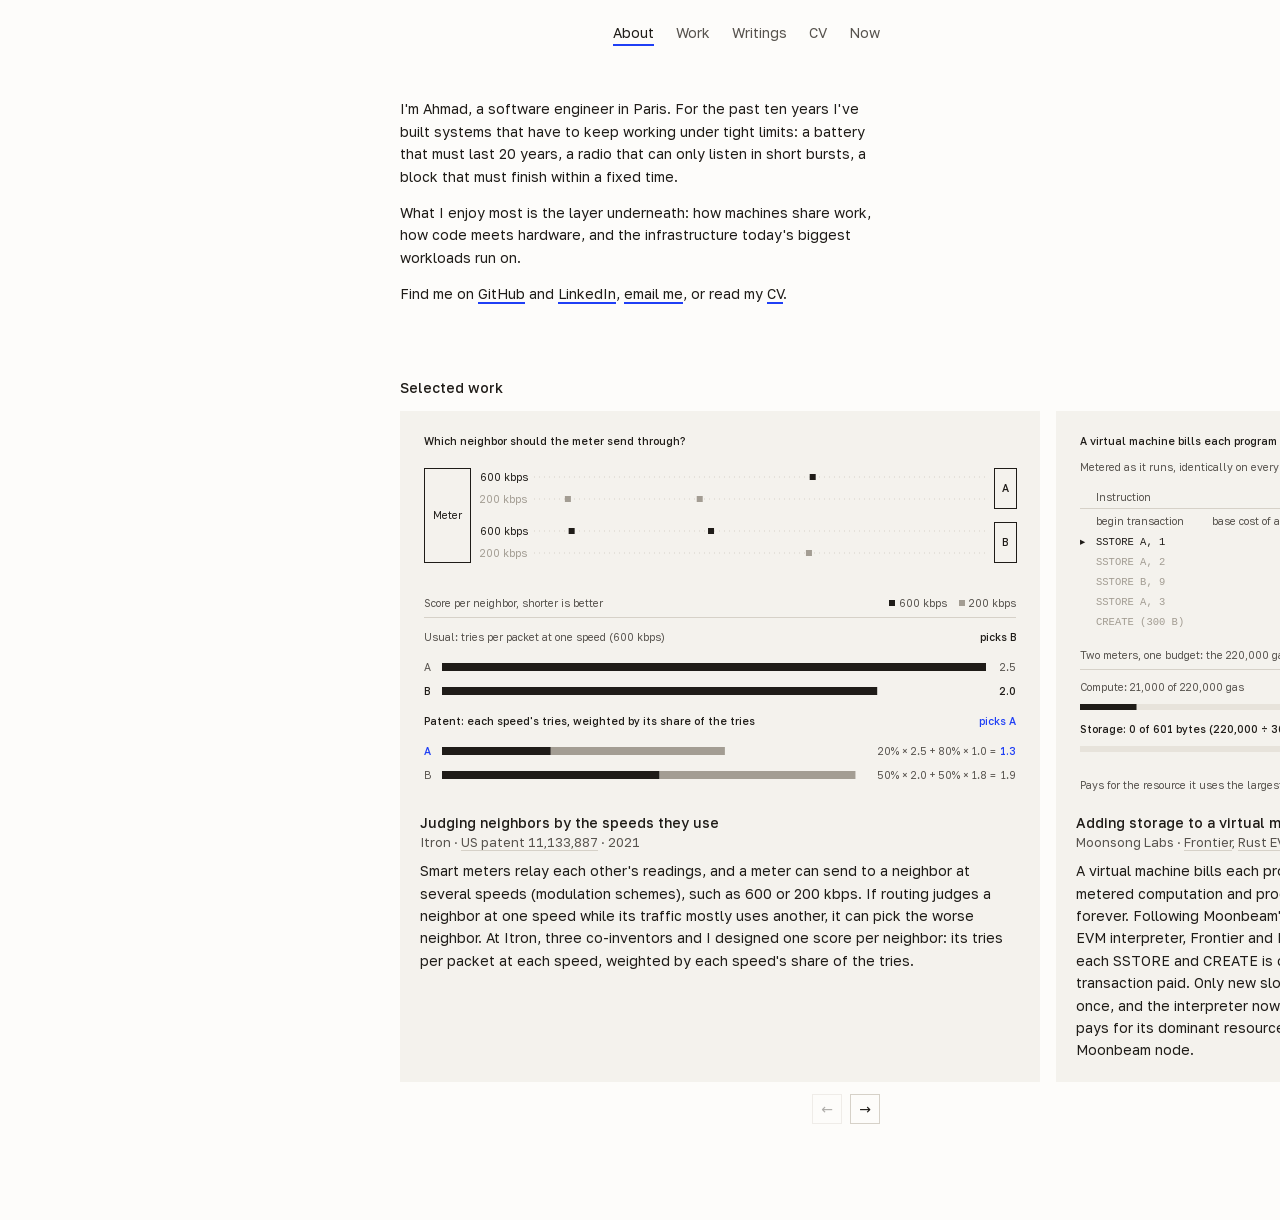
==== commit 3cab9f95: "Tidy the site before launch Credit Jizô's ANSSI qualification accurately and give every Work entry t" ====
--- a/index.html
+++ b/index.html
@@ -15,10 +15,7 @@
     <meta property="og:url" content="https://ahmadkaouk.com/">
     <meta name="twitter:card" content="summary">
 
-    <link rel="icon" href="/assets/avatar.jpg" type="image/jpeg">
-    <link rel="apple-touch-icon" href="/assets/avatar.jpg">
     <link rel="preload" href="/assets/fonts/golos-text-variable.woff2" as="font" type="font/woff2" crossorigin>
-    <link rel="preload" href="/assets/fonts/newsreader-variable.woff2" as="font" type="font/woff2" crossorigin>
     <link rel="stylesheet" href="style.css">
     <script src="viz.js" defer></script>
 </head>
--- a/style.css
+++ b/style.css
@@ -6,25 +6,8 @@
     src: url("/assets/fonts/golos-text-variable.woff2") format("woff2");
 }
 
-@font-face {
-    font-family: "Newsreader";
-    font-style: normal;
-    font-weight: 400 600;
-    font-display: swap;
-    src: url("/assets/fonts/newsreader-variable.woff2") format("woff2");
-}
-
-@font-face {
-    font-family: "Newsreader";
-    font-style: italic;
-    font-weight: 400 600;
-    font-display: swap;
-    src: url("/assets/fonts/newsreader-italic-variable.woff2") format("woff2");
-}
-
 :root {
     --sans: "Golos Text", ui-sans-serif, system-ui, sans-serif;
-    --serif: "Newsreader", ui-serif, Georgia, serif;
     --bg: #fdfcfa;
     --ink: #1f1c18;
     --text: #2b2723;
@@ -43,7 +26,9 @@
 h1, h2, h3, p, ul, figure { margin: 0; padding: 0; font-size: inherit; font-weight: inherit; }
 ul { list-style: none; }
 
-html { background: var(--bg); scroll-behavior: smooth; }
+/* The work row bleeds out to the window's edge with 100vw, which counts a visible scrollbar: clip the overshoot so the
+   page itself never scrolls sideways */
+html { background: var(--bg); scroll-behavior: smooth; overflow-x: clip; }
 section[id], article[id] { scroll-margin-top: 64px; }
 body {
     margin: 0;
@@ -113,10 +98,9 @@
 .lead a { text-decoration-color: var(--accent); text-decoration-thickness: 2px; }
 .lead a:hover { color: var(--accent); }
 
-/* Text: reading paragraphs are set in the serif, everything else stays in the sans */
+/* Text: reading paragraphs in the ink color, at the body size */
 .lead p, .piece-text p, .now p:not(.facts) {
-    font-family: var(--serif);
-    font-size: 16px;
+    font-size: 14px;
     line-height: 1.6;
     color: var(--ink);
 }
@@ -206,7 +190,3 @@
     html { scroll-behavior: auto; }
     a { transition: none; }
 }
-
-/* Experiment: Golos only. Delete this block to bring Newsreader back */
-:root { --serif: var(--sans); }
-.lead p, .piece-text p, .now p:not(.facts) { font-size: 14px; }
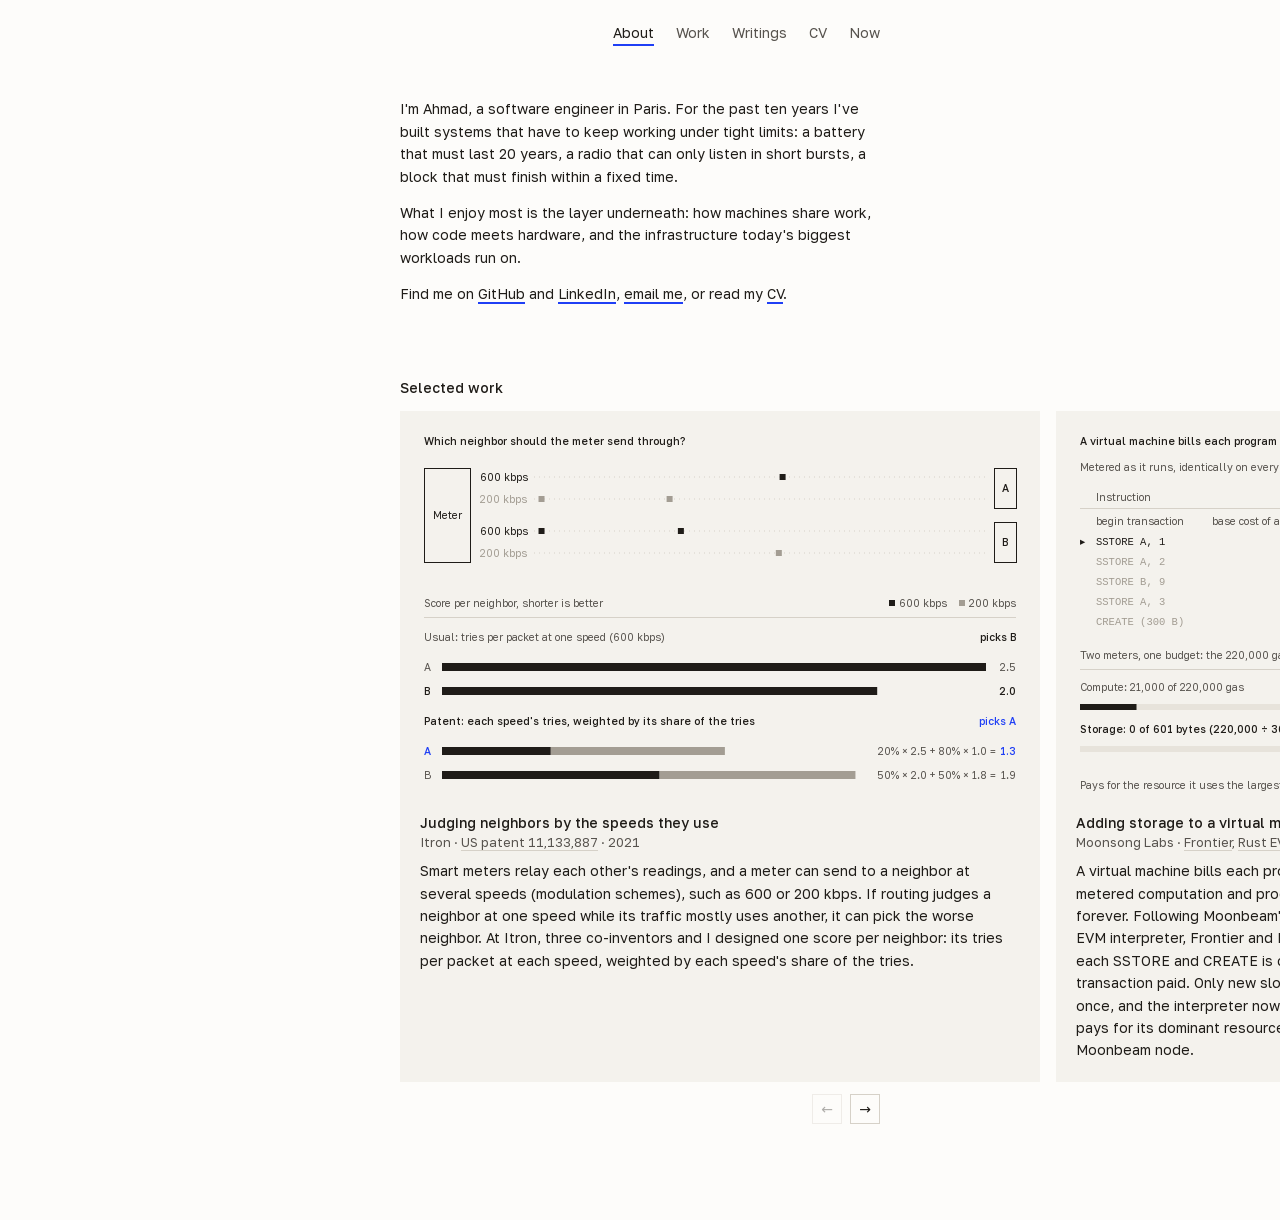
==== commit 3baa6f5e: "Add Umami visitor stats Load Umami on every page, limited to ahmadkaouk.com so local visits are not " ====
--- a/index.html
+++ b/index.html
@@ -18,6 +18,7 @@
     <link rel="preload" href="/assets/fonts/golos-text-variable.woff2" as="font" type="font/woff2" crossorigin>
     <link rel="stylesheet" href="style.css">
     <script src="viz.js" defer></script>
+    <script src="https://cloud.umami.is/script.js" data-website-id="b6c5f978-f333-42b8-95bb-e8717bc152d0" data-domains="ahmadkaouk.com" defer></script>
 </head>
 <body>
     <header class="top">
@@ -26,7 +27,7 @@
                 <a href="./" aria-current="page">About</a>
                 <a href="work.html">Work</a>
                 <a href="writings.html">Writings</a>
-                <a href="/assets/ahmad-kaouk-cv.pdf">CV</a>
+                <a href="/assets/ahmad-kaouk-cv.pdf" data-umami-event="cv">CV</a>
                 <a href="now.html">Now</a>
             </nav>
         </div>
@@ -38,7 +39,7 @@
             <div class="lead">
                 <p>I'm Ahmad, a <span class="ink">software engineer</span> in Paris. For the past ten years I've built systems that have to keep working under tight limits: a battery that must last 20 years, a radio that can only listen in short bursts, a block that must finish within a fixed time.</p>
                 <p>What I enjoy most is <span class="ink">the layer underneath</span>: how machines share work, how code meets hardware, and the infrastructure today's biggest workloads run on.</p>
-                <p>Find me on <a href="https://github.com/ahmadkaouk">GitHub</a> and <a href="https://www.linkedin.com/in/ahmad-kaouk/">LinkedIn</a>, <a href="mailto:ahmadkaouk.93@gmail.com">email me</a>, or read my <a href="/assets/ahmad-kaouk-cv.pdf">CV</a>.</p>
+                <p>Find me on <a href="https://github.com/ahmadkaouk" data-umami-event="github">GitHub</a> and <a href="https://www.linkedin.com/in/ahmad-kaouk/" data-umami-event="linkedin">LinkedIn</a>, <a href="mailto:ahmadkaouk.93@gmail.com" data-umami-event="email">email me</a>, or read my <a href="/assets/ahmad-kaouk-cv.pdf" data-umami-event="cv">CV</a>.</p>
             </div>
         </section>
 
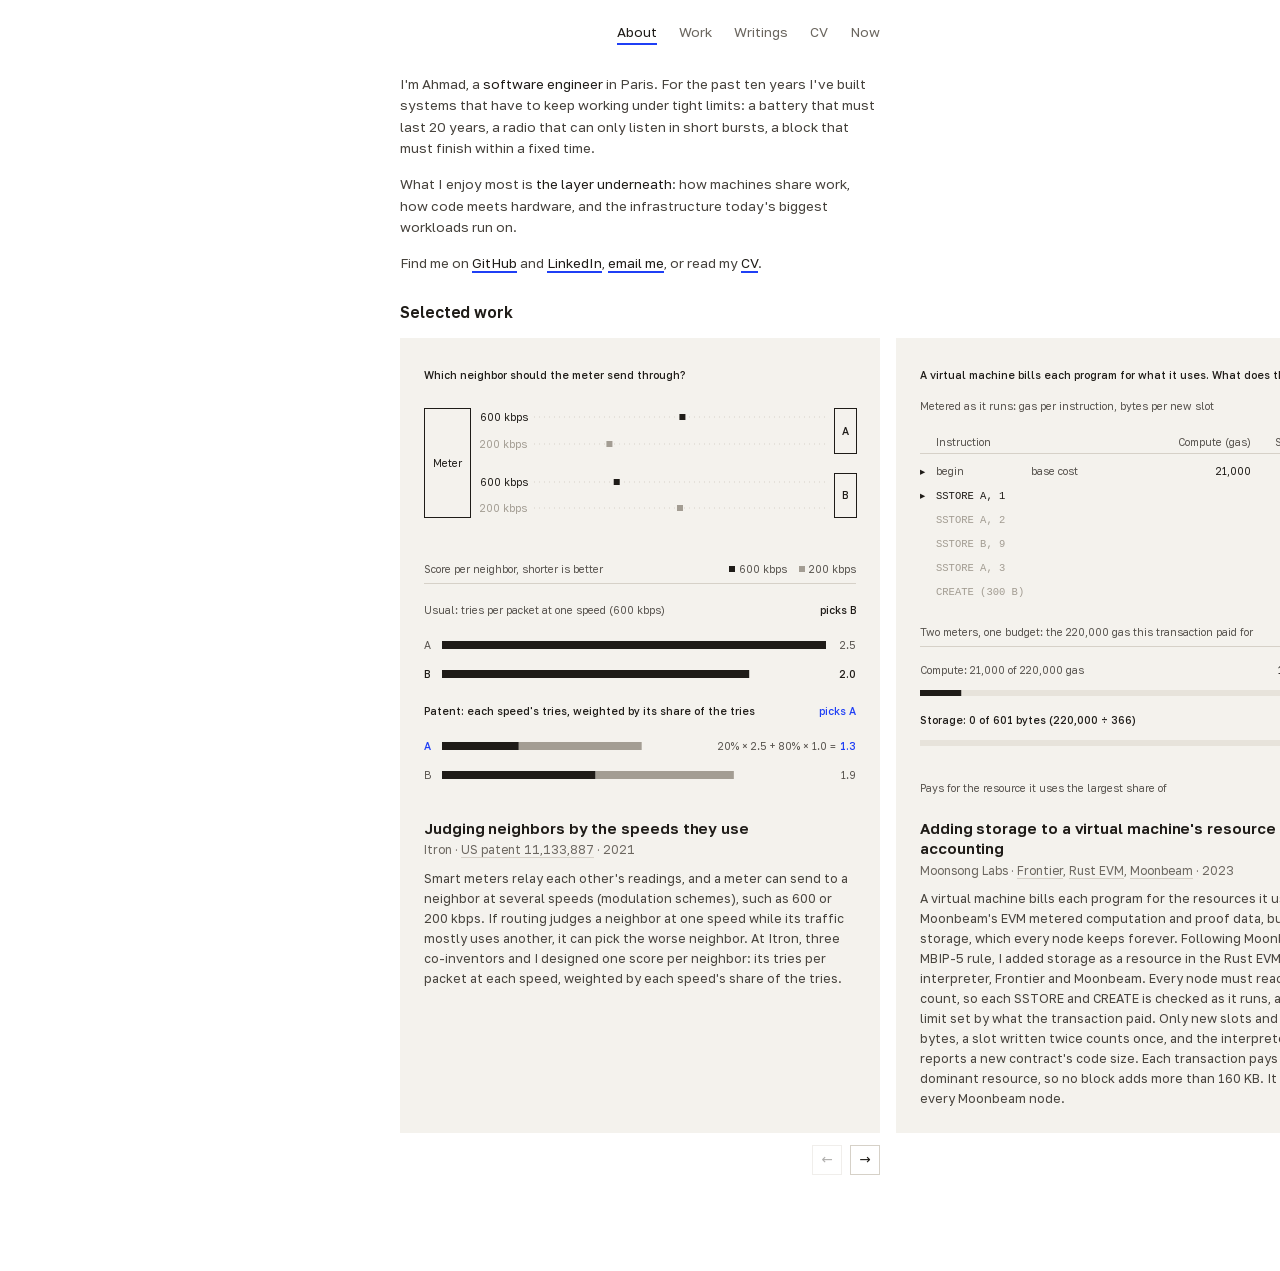
==== commit d3a3712f: "Refresh the Now page, update the CV and use a white background Co-Authored-By: Claude Opus 5.5 <nore" ====
--- a/index.html
+++ b/index.html
@@ -6,7 +6,7 @@
     <title>Ahmad Kaouk</title>
     <meta name="description" content="Software engineer in Paris building distributed systems and low-level software, mostly in Rust and C++.">
     <meta name="color-scheme" content="light">
-    <meta name="theme-color" content="#fdfcfa">
+    <meta name="theme-color" content="#ffffff">
     <link rel="canonical" href="https://ahmadkaouk.com/">
 
     <meta property="og:type" content="website">
--- a/style.css
+++ b/style.css
@@ -8,17 +8,18 @@
 
 :root {
     --sans: "Golos Text", ui-sans-serif, system-ui, sans-serif;
-    --bg: #fdfcfa;
+    --bg: #ffffff;
     --ink: #1f1c18;
     --text: #2b2723;
-    --body: #57534e;
+    --body: #46423c;
     --dim: #57534e;
+    --meta: #6b665f;
     --line: #d6d1c8;
     --mid: #a39d93;
     --leader: #e7e3db;
     --card: #f4f2ed;
     --accent: #1f3ff5;
-    --small: 13px;
+    --small: 12.5px;
     color-scheme: light;
 }
 
@@ -34,7 +35,7 @@
     margin: 0;
     background: var(--bg);
     color: var(--text);
-    font: 400 14px/1.6 var(--sans);
+    font: 400 13.5px/1.6 var(--sans);
 }
 
 a {
@@ -66,7 +67,7 @@
     padding: 22px 0 14px;
 }
 .nav { display: flex; gap: 22px; }
-.nav a { color: var(--dim); text-decoration: none; }
+.nav a { color: var(--meta); text-decoration: none; }
 .nav a:hover { color: var(--ink); }
 .nav a[aria-current] {
     color: var(--ink);
@@ -80,7 +81,7 @@
 .page {
     width: min(480px, 100% - 40px);
     margin-inline: auto;
-    padding-top: 40px;
+    padding-top: 16px;
     padding-bottom: 96px;
     --bleed: max(20px, (100vw - 480px) / 2);
 }
@@ -98,26 +99,33 @@
 .lead a { text-decoration-color: var(--accent); text-decoration-thickness: 2px; }
 .lead a:hover { color: var(--accent); }
 
-/* Text: reading paragraphs in the ink color, at the body size */
+/* Text: reading paragraphs in the body grey, so titles, names and links in the ink color stand out */
 .lead p, .piece-text p, .now p:not(.facts) {
-    font-size: 14px;
+    font-size: 13.5px;
     line-height: 1.6;
-    color: var(--ink);
-}
+    color: var(--body);
+}
+.lead p a, .piece-text p a, .jobs p a { color: var(--ink); }
 .lead p + p { margin-top: 14px; }
+.intro + section h2 { margin-top: 28px; }
 .lead p, .piece-text p, .now p, .jobs p:not(.facts) { text-wrap: pretty; }
 .ink { color: var(--ink); }
 
 /* Lists */
-h2 { margin: 72px 0 14px; color: var(--ink); font-size: inherit; font-weight: 500; line-height: 1.4; text-wrap: balance; }
+h2 { margin: 72px 0 14px; color: var(--ink); font-size: 15.5px; font-weight: 600; letter-spacing: -0.005em; line-height: 1.4; text-wrap: balance; }
 .entries { line-height: 1.45; }
 .entries li + li { margin-top: 14px; }
-.writings .sub { display: block; margin-top: 2px; font-size: var(--small); color: var(--dim); }
+.writings .sub { display: block; margin-top: 2px; font-size: var(--small); color: var(--meta); }
 .now p { max-width: 60ch; }
-.now .facts { margin-top: 6px; font-size: var(--small); color: var(--dim); }
+.now ul { max-width: 60ch; padding-left: 18px; list-style: disc; }
+.now li { font-size: 13.5px; line-height: 1.6; color: var(--body); text-wrap: pretty; }
+.now li::marker { color: var(--meta); }
+.now li + li { margin-top: 6px; }
+.now .facts { margin-top: 6px; font-size: var(--small); color: var(--meta); }
+.now ul + .facts { margin-top: 16px; }
 .line { display: flex; justify-content: space-between; align-items: baseline; gap: 16px; }
 .name { color: var(--ink); }
-.meta { color: var(--dim); font-size: var(--small); white-space: nowrap; font-variant-numeric: tabular-nums; }
+.meta { color: var(--meta); font-size: var(--small); white-space: nowrap; font-variant-numeric: tabular-nums; }
 .meta a { text-decoration-color: var(--line); }
 
 /* Work: the pieces sit in one row that scrolls sideways and runs out to the right edge of the window */
@@ -134,9 +142,9 @@
 .pieces::-webkit-scrollbar { display: none; }
 .pieces:focus-visible { outline-offset: 4px; }
 .piece { flex: 0 0 min(400px, 86%); scroll-snap-align: start; }
-/* A piece that needs more room for its figure. Sized from the viewport, since the row runs past the column:
-   at most 640px, and always leaving about 56px of the next piece in view */
-.piece.wide { flex-basis: min(640px, 100vw - 76px, 50vw + 184px); }
+/* A piece that needs more room for its figure: as wide as the text column, and taller than it is wide. Sized from
+   the viewport, since the row runs past the column, so a phone always shows about 40px of the next piece */
+.piece.wide { flex-basis: min(480px, 100vw - 76px); }
 .scroller-nav { display: flex; justify-content: flex-end; gap: 8px; margin-top: 12px; }
 .scroller-nav button {
     width: 30px;
@@ -153,31 +161,34 @@
 .piece { display: flex; flex-direction: column; background: var(--card); overflow: hidden; }
 .piece canvas { display: block; width: 100%; aspect-ratio: 4 / 3; min-height: 260px; cursor: pointer; touch-action: manipulation; }
 .piece canvas[data-drag] { touch-action: pan-y; }
-.piece.wide canvas { aspect-ratio: 16 / 10; min-height: 360px; }
+.piece.wide canvas { aspect-ratio: 1 / 1; min-height: 360px; }
 .piece canvas:focus-visible { outline-offset: -3px; }
-.piece-text { padding: 2px 20px 20px; line-height: 1.45; }
-.piece h3 { color: var(--ink); font-weight: 500; }
-.piece .meta { white-space: normal; }
-.piece p { margin-top: 8px; }
+/* The text lines up with the figure's own 24px margin: a larger title, then a smaller description */
+.piece-text { padding: 0 24px 24px; line-height: 1.45; }
+.piece h3 { color: var(--ink); font-size: 15px; font-weight: 600; letter-spacing: -0.005em; line-height: 1.35; }
+.piece .meta { margin-top: 3px; font-size: 12px; white-space: normal; }
+.piece-text p { margin-top: 10px; font-size: 12.5px; line-height: 1.6; }
 .piece .line { flex-direction: column; gap: 0; }
 
 /* Work page: three plain sections. Each job is a line (company and role, years on the right), a short
    paragraph and its tools; open source and papers are one line each, cut short with an ellipsis if needed */
-.page-title { color: var(--ink); font-weight: 500; line-height: 1.4; }
+.page-title { color: var(--ink); font-size: 19.5px; font-weight: 600; letter-spacing: -0.01em; line-height: 1.3; }
 .page-title + section h2 { margin-top: 32px; }
 .page-title + .entries, .page-title + .now { margin-top: 24px; }
 .jobs > li + li { margin-top: 28px; }
-.jobs p { margin-top: 4px; color: var(--ink); line-height: 1.6; text-wrap: pretty; }
-.jobs .facts { margin-top: 4px; font-size: var(--small); color: var(--dim); }
+.jobs p { margin-top: 4px; color: var(--body); line-height: 1.6; text-wrap: pretty; }
+.jobs .name { font-weight: 600; }
+.jobs .name .dim { font-weight: 400; }
+.jobs .facts { margin-top: 4px; font-size: var(--small); color: var(--meta); }
 .rows li + li { margin-top: 10px; }
 .rows .name { min-width: 0; overflow: hidden; text-overflow: ellipsis; white-space: nowrap; }
-.dim { color: var(--dim); }
+.dim { color: var(--meta); }
 
 
 @media (max-width: 480px) {
     .top-inner { padding: 16px 0 12px; }
     .nav { gap: 18px; }
-    .page { padding-top: 32px; }
+    .page { padding-top: 12px; }
     .meta { white-space: normal; text-align: right; }
     .entries .line { flex-wrap: wrap; row-gap: 0; }
     .entries .meta { flex-basis: 100%; text-align: left; }
